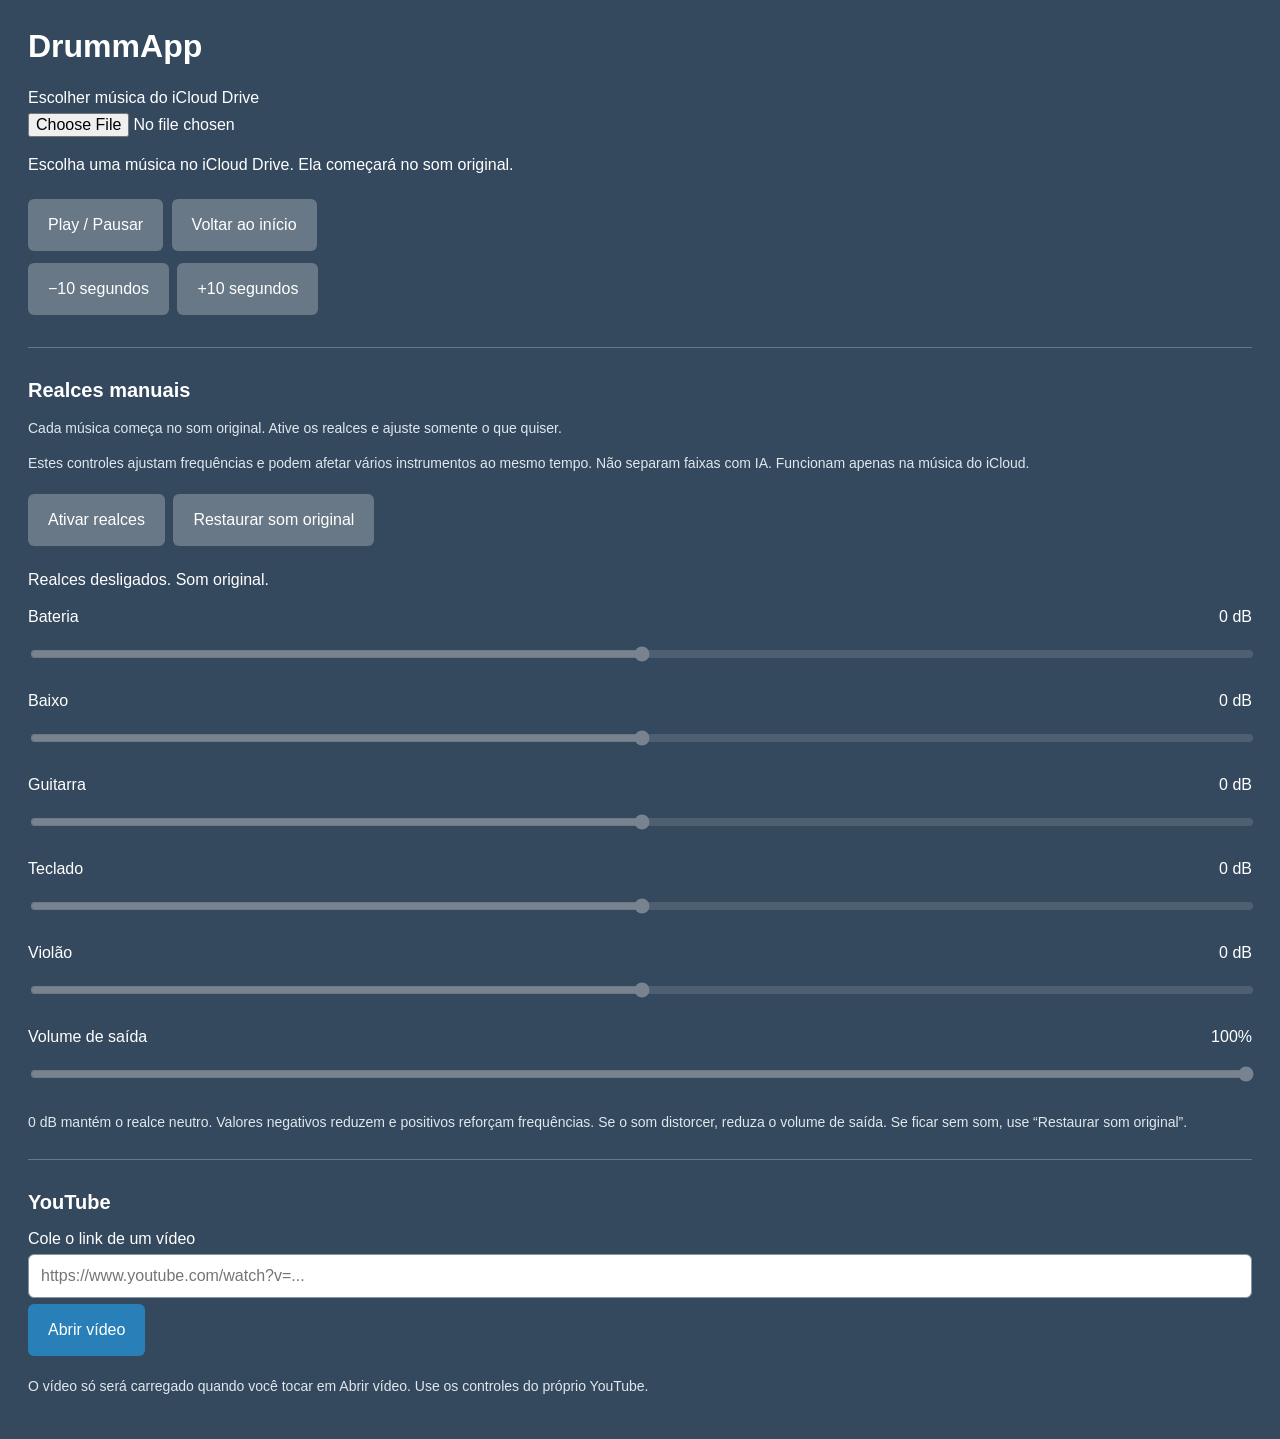
==== index.html @ c29897c8 "Add files via upload" ====
<!DOCTYPE html>
<html lang="pt-br">
<head>
<meta charset="UTF-8">
<meta name="viewport" content="width=device-width, initial-scale=1">
<meta name="apple-mobile-web-app-capable" content="yes">
<meta name="apple-mobile-web-app-title" content="DrummApp">
<meta name="apple-mobile-web-app-status-bar-style" content="black">
<title>DrummApp</title>
<style>
* { box-sizing: border-box; }
html { min-height: 100%; background: #34495e; }
body { margin: 0; padding: 0; min-height: 100%; background: #34495e; color: #fff; font-family: Arial, sans-serif; -webkit-text-size-adjust: 100%; }
main { width: 100%; min-height: 100vh; margin: 0; padding: 22px; background: #34495e; }
h1 { margin: 0 0 24px; font-size: 28px; }
h2 { font-size: 20px; }
label { display: block; margin: 14px 0 6px; }
input { max-width: 100%; font-size: 16px; }
input[type="range"] { width: 100%; min-height: 40px; }
input[type="text"] { width: 100%; padding: 12px; border: 1px solid #8294a5; border-radius: 6px; }
button { min-height: 48px; padding: 12px; margin: 6px 4px 6px 0; border: 0; border-radius: 6px; background: #2980b9; color: white; font-size: 16px; }
button:disabled { background: #687887; }
input:disabled { opacity: 0.45; }
audio { display: block; width: 100%; margin: 20px 0; }
p { line-height: 1.5; word-wrap: break-word; }
.note { font-size: 14px; color: #e0e7ed; }
section { margin-top: 26px; padding-top: 14px; border-top: 1px solid #647789; }
.value { float: right; }
#youtube-player iframe { width: 100%; height: 240px; border: 0; margin-top: 16px; }
#youtube-actions { display: none; }
a { color: white; }
@media (min-width: 768px) {
    main { padding: 28px; }
    h1 { font-size: 32px; }
    button { min-height: 52px; padding: 14px 20px; }
    #youtube-player iframe { height: 360px; }
}
</style>
<link rel="apple-touch-icon" href="apple-touch-icon.png?v=1">
<link rel="icon" type="image/png" href="apple-touch-icon.png?v=1">
</head>
<body>
<main>
<h1>DrummApp</h1>
<label for="file">Escolher música do iCloud Drive</label>
<input id="file" type="file" accept="audio/*,.mp3,.m4a,.aac,.wav">
<p id="status" role="status" aria-live="polite">Aguardando a inicialização...</p>
<div id="player"></div>
<button id="play" type="button" disabled>Play / Pausar</button>
<button id="stop" type="button" disabled>Voltar ao início</button>
<div>
<button id="back" type="button" disabled>−10 segundos</button>
<button id="forward" type="button" disabled>+10 segundos</button>
</div>
<section>
<h2>Realces manuais</h2>
<p class="note">Cada música começa no som original. Ative os realces e ajuste somente o que quiser.</p>
<p class="note">Estes controles ajustam frequências e podem afetar vários instrumentos ao mesmo tempo. Não separam faixas com IA. Funcionam apenas na música do iCloud.</p>
<button id="activate" type="button" disabled>Ativar realces</button>
<button id="restore" type="button" disabled>Restaurar som original</button>
<p id="eq-status" role="status" aria-live="polite">Realces desligados.</p>
<div id="eq-controls"></div>
<label for="output">Volume de saída <span id="output-value" class="value">100%</span></label>
<input id="output" type="range" min="0" max="100" step="1" value="100" disabled>
<p class="note">0 dB mantém o realce neutro. Valores negativos reduzem e positivos reforçam frequências. Se o som distorcer, reduza o volume de saída. Se ficar sem som, use “Restaurar som original”.</p>
</section>
<section>
<h2>YouTube</h2>
<label for="youtube-url">Cole o link de um vídeo</label>
<input id="youtube-url" type="text" placeholder="https://www.youtube.com/watch?v=..." autocapitalize="off" autocorrect="off" spellcheck="false">
<button id="youtube-open" type="button">Abrir vídeo</button>
<p id="youtube-status" class="note" role="status">O vídeo só será carregado quando você tocar em Abrir vídeo. Use os controles do próprio YouTube.</p>
<div id="youtube-player"></div>
<div id="youtube-actions">
<p><a id="youtube-link" target="_blank" rel="noopener noreferrer">Abrir no YouTube</a></p>
<button id="youtube-close" type="button">Fechar vídeo</button>
</div>
</section>
<noscript>Ative o JavaScript no Safari para usar o player.</noscript>
</main>
<script>
(function () {
    'use strict';
    function el(id) { return document.getElementById(id); }
    var input = el('file'), box = el('player'), status = el('status');
    var audio = null, objectURL = null, fileName = '', timer = null;
    var ctx = null, source = null, outputNode = null, nodes = [];
    var eqOn = false;
    var urls = window.URL;
    if (!urls || !urls.createObjectURL) { urls = window.webkitURL; }

    // Perfis aproximados de equalização; não isolam instrumentos.
    var profiles = [
        { id: 'drums', name: 'Bateria', bands: [[80, 1, 0.4], [220, 1, 0.3], [4500, 0.8, 0.6]] },
        { id: 'bass', name: 'Baixo', bands: [[110, 0.8, 1]] },
        { id: 'guitar', name: 'Guitarra', bands: [[1600, 0.8, 1]] },
        { id: 'keys', name: 'Teclado', bands: [[700, 0.6, 1]] },
        { id: 'acoustic', name: 'Violão', bands: [[250, 0.9, 0.4], [2800, 0.8, 0.7]] }
    ];
    var i, markup = '';
    for (i = 0; i < profiles.length; i++) {
        markup += '<label for="eq-' + profiles[i].id + '">' + profiles[i].name +
            '<span class="value" id="value-' + profiles[i].id + '">0 dB</span></label>' +
            '<input type="range" id="eq-' + profiles[i].id +
            '" min="-6" max="6" step="0.5" value="0" disabled>';
    }
    el('eq-controls').innerHTML = markup;

    function say(text) { status.textContent = text; }
    function clearTimer() { window.clearTimeout(timer); timer = null; }
    function buttons(enabled) {
        var ids = ['play', 'stop', 'back', 'forward'];
        for (var j = 0; j < ids.length; j++) { el(ids[j]).disabled = !enabled; }
        el('activate').disabled = !enabled || eqOn;
        el('restore').disabled = !enabled || !eqOn;
    }
    function resetEQ() {
        eqOn = false;
        for (var j = 0; j < profiles.length; j++) {
            el('eq-' + profiles[j].id).value = 0;
            el('eq-' + profiles[j].id).disabled = true;
            el('value-' + profiles[j].id).textContent = '0 dB';
        }
        el('output').value = 100;
        el('output').disabled = true;
        el('output-value').textContent = '100%';
        el('eq-status').textContent = 'Realces desligados. Som original.';
    }
    function disconnectEQ() {
        if (source) { try { source.disconnect(); } catch (ignoreSource) {} }
        for (var j = 0; j < nodes.length; j++) {
            try { nodes[j].node.disconnect(); } catch (ignoreFilter) {}
        }
        if (outputNode) { try { outputNode.disconnect(); } catch (ignoreOutput) {} }
        source = null; outputNode = null; nodes = [];
    }
    function closeYouTube() {
        el('youtube-player').innerHTML = '';
        el('youtube-actions').style.display = 'none';
        el('youtube-status').textContent = 'Cole um link e toque em Abrir vídeo.';
    }
    function removePlayer() {
        clearTimer();
        var old = audio;
        audio = null;
        if (old) {
            try { old.pause(); old.removeAttribute('src'); old.load(); } catch (ignoreAudio) {}
        }
        disconnectEQ();
        box.innerHTML = '';
    }
    function resumeEffects(player) {
        if (!eqOn || !ctx || !ctx.resume) { return; }
        var result = ctx.resume();
        if (result && result.then) {
            result.then(function () {}, function () {
                if (audio === player && eqOn) {
                    el('eq-status').textContent = 'O Safari bloqueou os efeitos. Use Restaurar som original.';
                }
            });
        }
    }
    function buildPlayer(position) {
        var player = document.createElement('audio');
        audio = player;
        player.controls = true;
        player.preload = 'none';
        player.setAttribute('aria-label', 'Player da música');
        var pending = position || 0;
        var on = function (event, action) {
            player.addEventListener(event, function () {
                if (audio === player) { action(); }
            });
        };
        var restorePosition = function () {
            if (pending > 0) {
                try {
                    var target = pending;
                    if (isFinite(player.duration)) { target = Math.min(target, player.duration); }
                    player.currentTime = target;
                    pending = 0;
                } catch (ignoreSeek) {}
            }
        };
        on('loadedmetadata', restorePosition);
        on('canplay', restorePosition);
        on('play', function () {
            if (el('youtube-player').firstChild) { closeYouTube(); }
            try { resumeEffects(player); } catch (ignoreResume) {}
        });
        on('playing', function () { clearTimer(); say('Reproduzindo: ' + fileName); });
        on('pause', function () {
            clearTimer();
            if (!player.ended && !player.error) { say('Pausado. Toque em Play para continuar.'); }
        });
        on('waiting', function () { say('Aguardando o áudio carregar...'); });
        on('ended', function () { clearTimer(); say('Fim da música. Toque em Play para recomeçar.'); });
        on('error', function () {
            clearTimer();
            var code = player.error ? player.error.code : 0;
            say('Falha ao reproduzir (código ' + code + '). Selecione a música novamente pelo iCloud.');
            input.value = '';
        });
        player.src = objectURL;
        box.appendChild(player);
        player.load();
        buttons(true);
    }
    function playAudio() {
        if (!audio) { return; }
        var player = audio;
        clearTimer();
        if (el('youtube-player').firstChild) { closeYouTube(); }
        say('Iniciando a reprodução...');
        timer = window.setTimeout(function () {
            if (audio === player && !player.error) {
                say('Toque no Play do player acima. Se os efeitos estiverem sem som, use Restaurar som original.');
            }
        }, 20000);
        try {
            if (player.ended) { player.currentTime = 0; }
            resumeEffects(player);
            var result = player.play();
            if (result && result.then) {
                result.then(function () {}, function () {
                    if (audio === player) { clearTimer(); say('Toque no Play do player acima para iniciar.'); }
                });
            }
        } catch (error) { clearTimer(); say('Toque no Play do player acima para iniciar.'); }
    }
    function restoreOriginal() {
        if (!audio) { return; }
        var position = audio.currentTime || 0;
        removePlayer();
        resetEQ();
        buildPlayer(position);
        say('Som original restaurado. Toque em Play para continuar.');
    }
    function updateEQ() {
        if (!eqOn) { return; }
        var j, value;
        for (j = 0; j < profiles.length; j++) {
            value = parseFloat(el('eq-' + profiles[j].id).value);
            el('value-' + profiles[j].id).textContent = (value > 0 ? '+' : '') + value + ' dB';
        }
        for (j = 0; j < nodes.length; j++) {
            value = parseFloat(el('eq-' + nodes[j].id).value);
            nodes[j].node.gain.value = value * nodes[j].weight;
        }
        outputNode.gain.value = parseFloat(el('output').value) / 100;
        el('output-value').textContent = el('output').value + '%';
    }
    function activateEQ() {
        if (!audio || eqOn) { return; }
        var player = audio, wasPlaying = !player.paused && !player.ended;
        try {
            var Context = window.AudioContext || window.webkitAudioContext;
            if (!Context) { throw new Error('Efeitos indisponíveis'); }
            if (!ctx) { ctx = new Context(); }
            player.pause();
            outputNode = ctx.createGain();
            outputNode.gain.value = 1;
            outputNode.connect(ctx.destination);
            var previous = null, j, k, band, filter;
            for (j = 0; j < profiles.length; j++) {
                for (k = 0; k < profiles[j].bands.length; k++) {
                    band = profiles[j].bands[k];
                    filter = ctx.createBiquadFilter();
                    filter.type = 'peaking';
                    filter.frequency.value = band[0];
                    filter.Q.value = band[1];
                    filter.gain.value = 0;
                    nodes.push({ node: filter, id: profiles[j].id, weight: band[2] });
                    if (previous) { previous.connect(filter); }
                    previous = filter;
                }
            }
            previous.connect(outputNode);
            source = ctx.createMediaElementSource(player);
            source.connect(nodes[0].node);
            eqOn = true;
            resumeEffects(player);
            // Pulso silencioso para desbloquear o contexto no toque.
            var silent = ctx.createBufferSource();
            silent.buffer = ctx.createBuffer(1, 1, ctx.sampleRate || 44100);
            silent.connect(ctx.destination);
            silent.onended = function () { silent.disconnect(); };
            silent.start(0);
            for (j = 0; j < profiles.length; j++) { el('eq-' + profiles[j].id).disabled = false; }
            el('output').disabled = false;
            buttons(true);
            el('eq-status').textContent = 'Realces ativados em zero. Ajuste os controles manualmente.';
            if (wasPlaying) { playAudio(); }
        } catch (error) {
            restoreOriginal();
            el('eq-status').textContent = 'Não foi possível ativar os efeitos. O player voltou ao som original.';
        }
    }
    input.addEventListener('change', function () {
        var file = input.files && input.files[0];
        if (!file) { say('Selecione novamente o arquivo no iCloud.'); return; }
        if (!file.size) { say('O arquivo está indisponível. Abra-o no iCloud e aguarde baixar.'); input.value = ''; return; }
        removePlayer();
        resetEQ();
        buttons(false);
        if (objectURL) { urls.revokeObjectURL(objectURL); objectURL = null; }
        try {
            if (!urls || !urls.createObjectURL) { throw new Error('Arquivo não suportado'); }
            fileName = file.name || 'Música';
            objectURL = urls.createObjectURL(file);
            buildPlayer(0);
            say('Arquivo selecionado: ' + fileName + '. Toque em Play.');
        } catch (error) {
            removePlayer(); buttons(false); input.value = '';
            if (objectURL) { urls.revokeObjectURL(objectURL); objectURL = null; }
            say('Não foi possível abrir o arquivo. Selecione novamente pelo iCloud.');
        }
    });
    el('play').addEventListener('click', function () {
        if (!audio) { return; }
        if (!audio.paused && !audio.ended) { audio.pause(); } else { playAudio(); }
    });
    el('stop').addEventListener('click', function () {
        if (!audio) { return; }
        audio.pause(); clearTimer();
        try { audio.currentTime = 0; say('No início da música. Toque em Play.'); }
        catch (error) { say('Inicie a reprodução antes de voltar ao início.'); }
    });
    function jump(seconds) {
        if (!audio) { return; }
        if (audio.readyState < 1) { say('Inicie a reprodução antes de avançar ou voltar.'); return; }
        try {
            var target = Math.max(0, (audio.currentTime || 0) + seconds);
            if (isFinite(audio.duration)) { target = Math.min(target, audio.duration); }
            audio.currentTime = target;
        } catch (error) { say('Aguarde o áudio carregar e tente novamente.'); }
    }
    el('back').addEventListener('click', function () { jump(-10); });
    el('forward').addEventListener('click', function () { jump(10); });
    el('activate').addEventListener('click', activateEQ);
    el('restore').addEventListener('click', restoreOriginal);
    for (i = 0; i < profiles.length; i++) {
        el('eq-' + profiles[i].id).addEventListener('input', updateEQ);
        el('eq-' + profiles[i].id).addEventListener('change', updateEQ);
    }
    el('output').addEventListener('input', updateEQ);
    el('output').addEventListener('change', updateEQ);
    function youtubeID(text) {
        var raw = text.replace(/^\s+|\s+$/g, '');
        if (!raw) { return null; }
        if (!/^https?:\/\//i.test(raw)) { raw = 'https://' + raw; }
        var link = document.createElement('a');
        link.href = raw;
        var host = link.hostname.toLowerCase(), id = '', match;
        if (host === 'youtu.be') { id = link.pathname.split('/')[1]; }
        else if (/^(www\.|m\.|music\.)?youtube\.com$/.test(host)) {
            match = link.search.match(/[?&]v=([A-Za-z0-9_-]{11})(?:&|$)/);
            if (!match) { match = link.pathname.match(/^\/(?:shorts|embed|live)\/([A-Za-z0-9_-]{11})(?:\/|$)/); }
            if (match) { id = match[1]; }
        }
        return /^[A-Za-z0-9_-]{11}$/.test(id) ? id : null;
    }
    el('youtube-open').addEventListener('click', function () {
        var id = youtubeID(el('youtube-url').value);
        if (!id) { el('youtube-status').textContent = 'Cole um link válido de vídeo do YouTube.'; return; }
        if (audio) { audio.pause(); clearTimer(); }
        closeYouTube();
        var frame = document.createElement('iframe');
        frame.title = 'Vídeo do YouTube';
        frame.setAttribute('allowfullscreen', '');
        frame.setAttribute('allow', 'encrypted-media; fullscreen');
        frame.src = 'https://www.youtube.com/embed/' + id + '?playsinline=1&autoplay=0';
        el('youtube-player').appendChild(frame);
        el('youtube-link').href = 'https://www.youtube.com/watch?v=' + id;
        el('youtube-actions').style.display = 'block';
        el('youtube-status').textContent = 'Toque no Play do vídeo. Se não funcionar neste iPad, tente Abrir no YouTube. Os realces não se aplicam ao YouTube.';
    });
    el('youtube-close').addEventListener('click', closeYouTube);
    resetEQ(); buttons(false);
    say('Escolha uma música no iCloud Drive. Ela começará no som original.');
}());
</script>
</body>
</html>
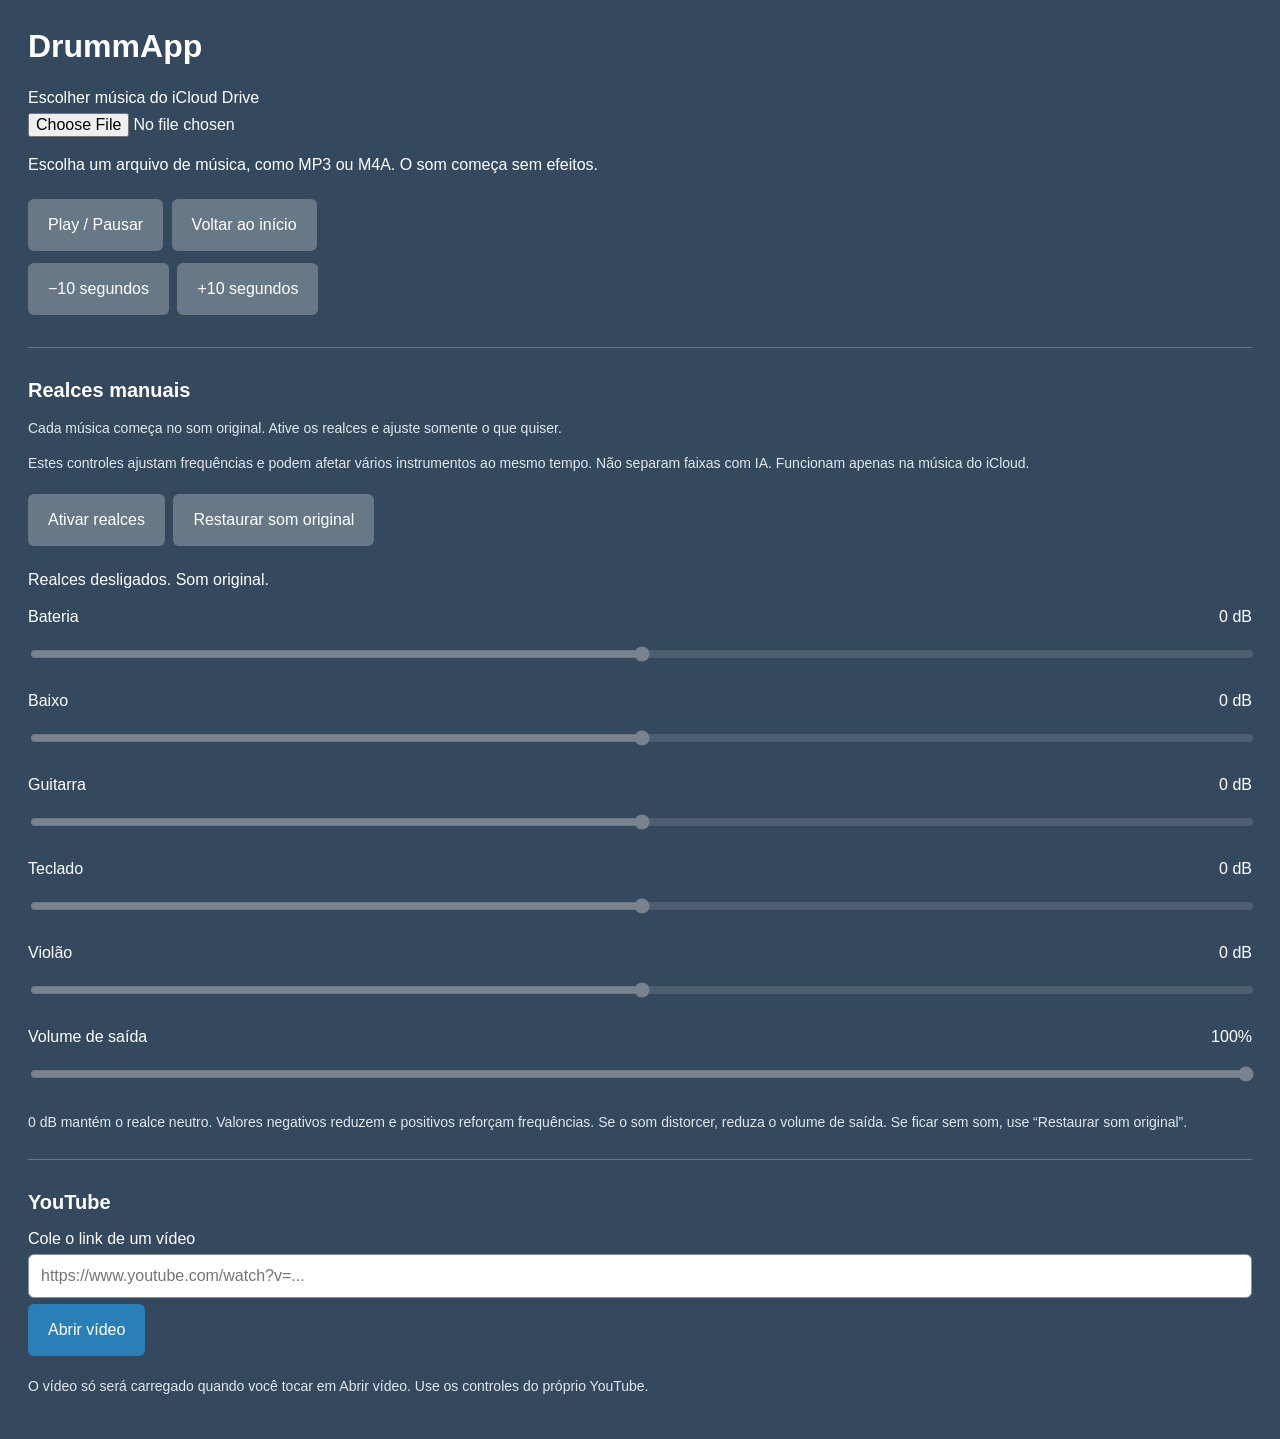
==== commit 8d33d59a: "Update index.html" ====
--- a/index.html
+++ b/index.html
@@ -7,6 +7,7 @@
 <meta name="apple-mobile-web-app-title" content="DrummApp">
 <meta name="apple-mobile-web-app-status-bar-style" content="black">
 <title>DrummApp</title>
+<!-- Teste de importacao 8: seletor sem filtro; modo aplicativo mantido. -->
 <style>
 * { box-sizing: border-box; }
 html { min-height: 100%; background: #34495e; }
@@ -36,14 +37,15 @@
     #youtube-player iframe { height: 360px; }
 }
 </style>
-<link rel="apple-touch-icon" href="apple-touch-icon.png?v=1">
-<link rel="icon" type="image/png" href="apple-touch-icon.png?v=1">
+<link rel="apple-touch-icon" sizes="152x152" href="./drummapp-ipad-152-v2.png">
+<link rel="apple-touch-icon" sizes="180x180" href="./drummapp-iphone-180-v2.png">
+<link rel="icon" type="image/png" href="./drummapp-ipad-152-v2.png">
 </head>
 <body>
 <main>
 <h1>DrummApp</h1>
 <label for="file">Escolher música do iCloud Drive</label>
-<input id="file" type="file" accept="audio/*,.mp3,.m4a,.aac,.wav">
+<input id="file" type="file">
 <p id="status" role="status" aria-live="polite">Aguardando a inicialização...</p>
 <div id="player"></div>
 <button id="play" type="button" disabled>Play / Pausar</button>
@@ -299,6 +301,12 @@
     input.addEventListener('change', function () {
         var file = input.files && input.files[0];
         if (!file) { say('Selecione novamente o arquivo no iCloud.'); return; }
+        var isAudio = /^audio\//i.test(file.type || '') || /\.(mp3|m4a|aac|wav|aif|aiff|mp4|ogg|flac)$/i.test(file.name || '');
+        if (!isAudio) {
+            say('Escolha um arquivo de música, como MP3 ou M4A. Fotos e documentos não podem ser reproduzidos.');
+            input.value = '';
+            return;
+        }
         if (!file.size) { say('O arquivo está indisponível. Abra-o no iCloud e aguarde baixar.'); input.value = ''; return; }
         removePlayer();
         resetEQ();
@@ -377,7 +385,7 @@
     });
     el('youtube-close').addEventListener('click', closeYouTube);
     resetEQ(); buttons(false);
-    say('Escolha uma música no iCloud Drive. Ela começará no som original.');
+    say('Escolha um arquivo de música, como MP3 ou M4A. O som começa sem efeitos.');
 }());
 </script>
 </body>
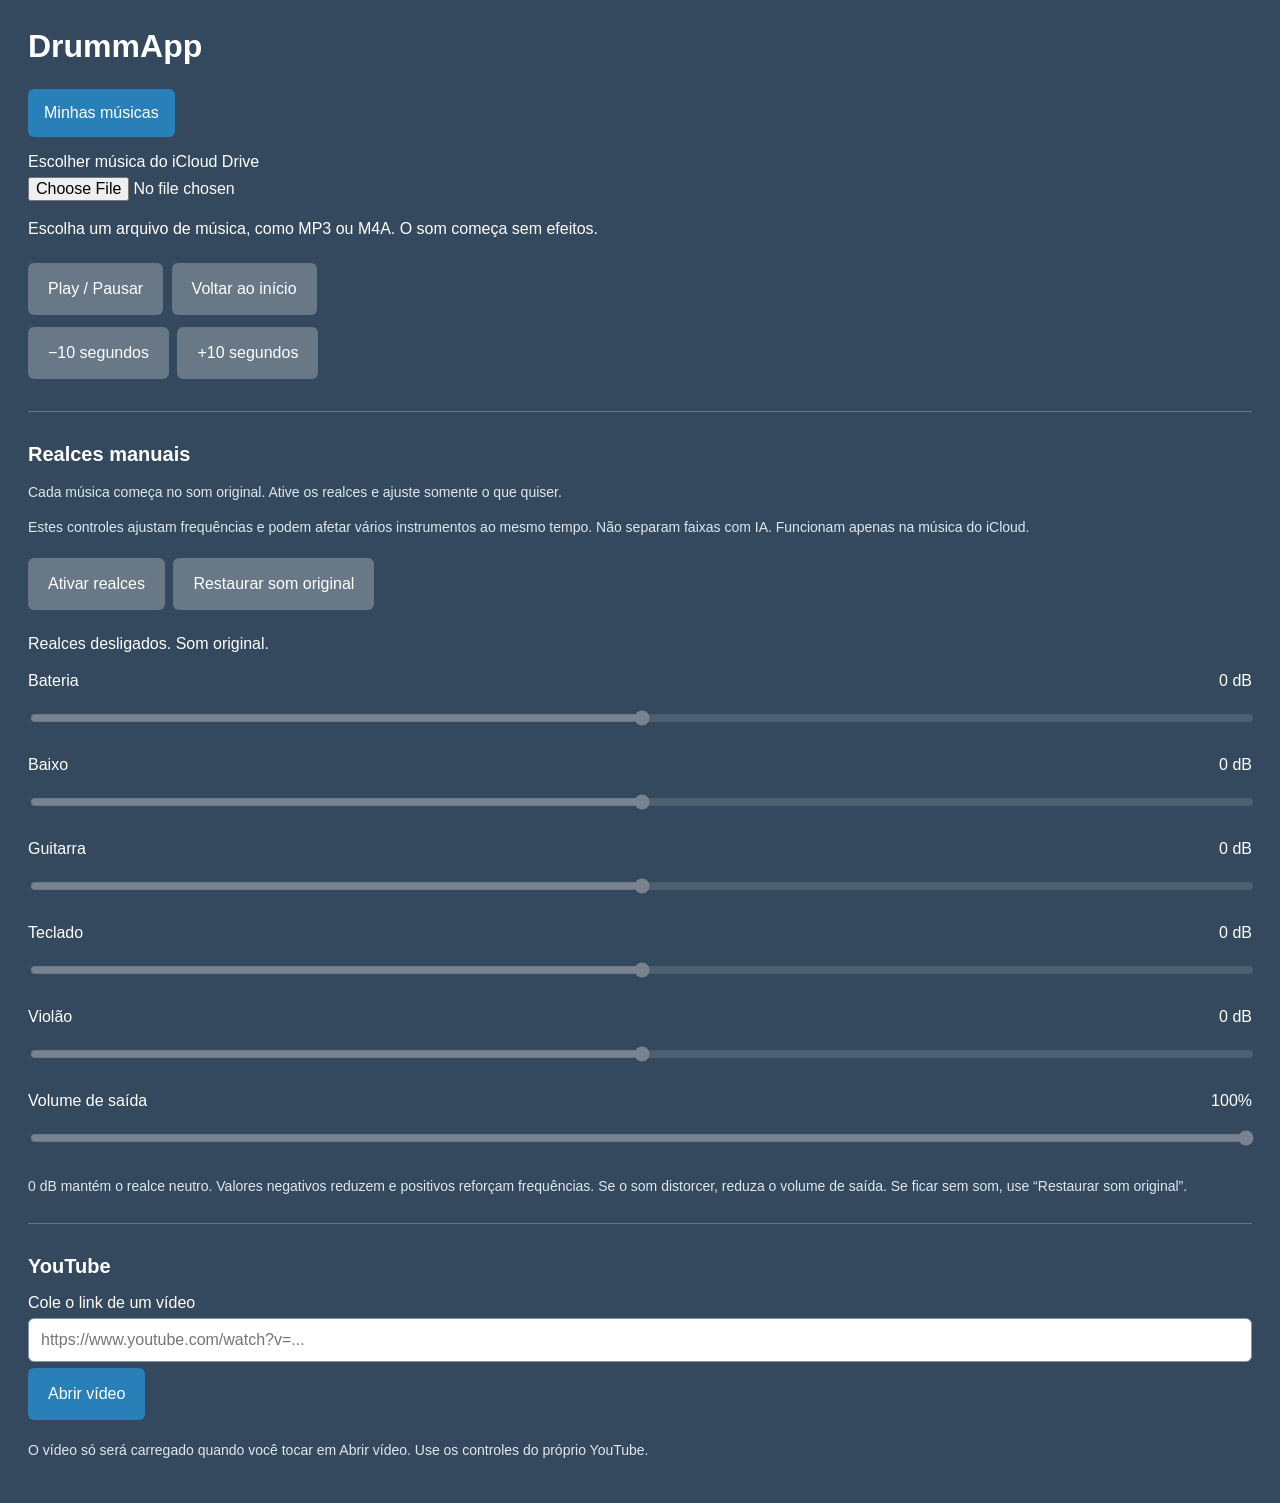
==== commit 6f79c3ee: "Update index.html" ====
--- a/index.html
+++ b/index.html
@@ -44,6 +44,21 @@
 <body>
 <main>
 <h1>DrummApp</h1>
+    <p>
+    <a
+        href="library.html"
+        style="
+            display:inline-block;
+            padding:12px 16px;
+            border-radius:6px;
+            background:#2980b9;
+            color:white;
+            text-decoration:none;
+        "
+    >
+        Minhas músicas
+    </a>
+</p>
 <label for="file">Escolher música do iCloud Drive</label>
 <input id="file" type="file">
 <p id="status" role="status" aria-live="polite">Aguardando a inicialização...</p>
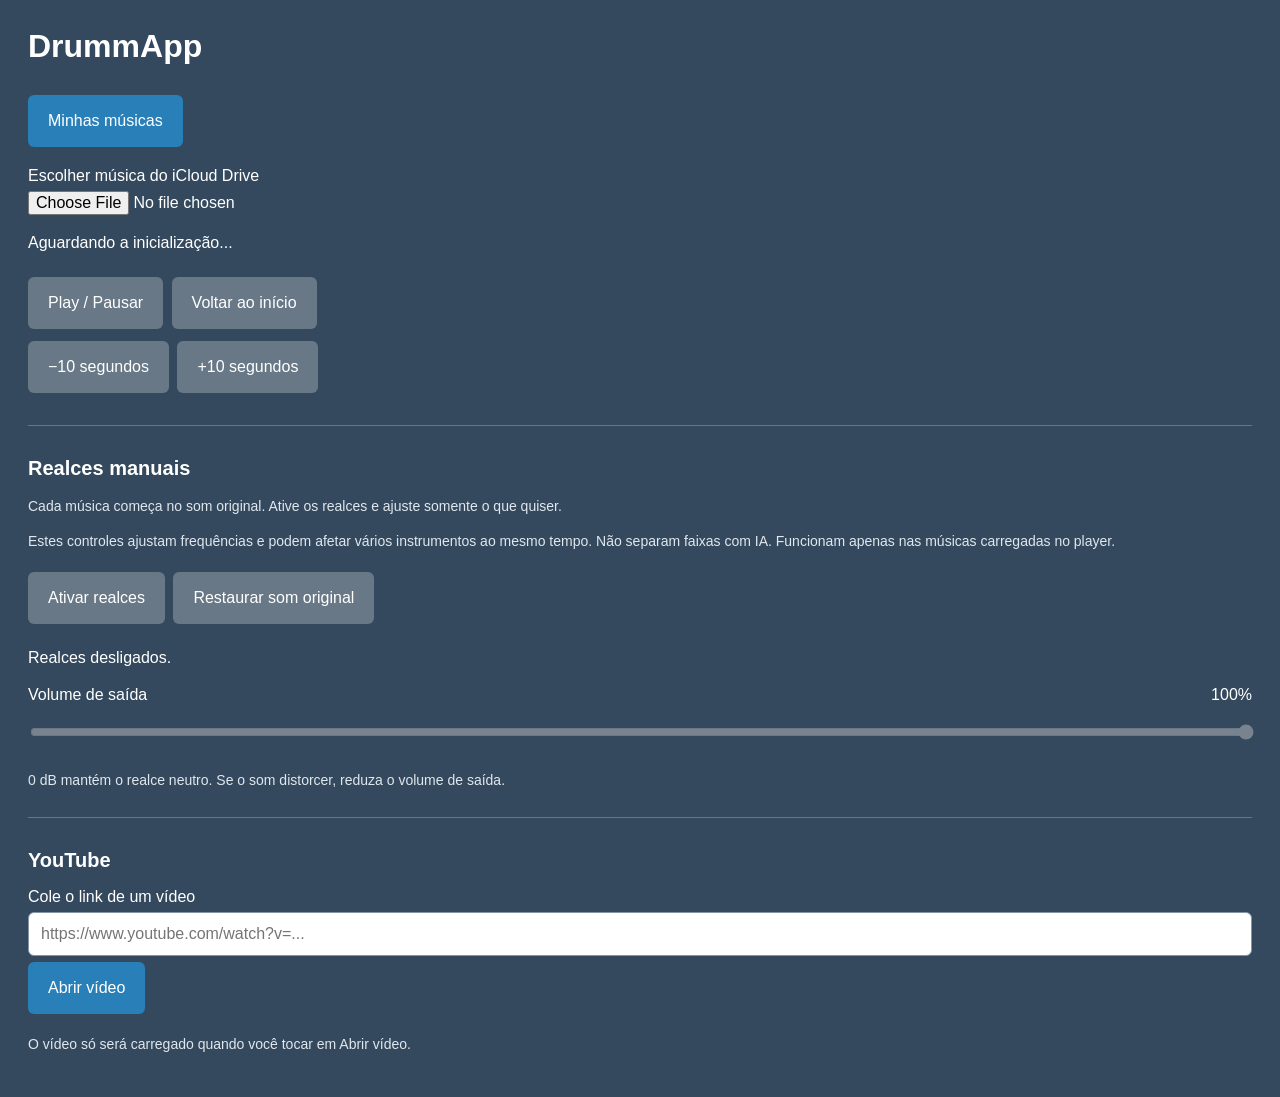
==== commit 187ae657: "Update index.html" ====
--- a/index.html
+++ b/index.html
@@ -1,407 +1,1050 @@
-<!DOCTYPE html>
-<html lang="pt-br">
+<!doctype html>
+<html lang="pt-BR">
 <head>
-<meta charset="UTF-8">
-<meta name="viewport" content="width=device-width, initial-scale=1">
+<meta charset="utf-8">
+<meta name="viewport" content="width=device-width,initial-scale=1">
 <meta name="apple-mobile-web-app-capable" content="yes">
 <meta name="apple-mobile-web-app-title" content="DrummApp">
 <meta name="apple-mobile-web-app-status-bar-style" content="black">
+
 <title>DrummApp</title>
-<!-- Teste de importacao 8: seletor sem filtro; modo aplicativo mantido. -->
+
+<link rel="apple-touch-icon" sizes="152x152"
+      href="./drummapp-ipad-152-v2.png">
+<link rel="apple-touch-icon" sizes="180x180"
+      href="./drummapp-iphone-180-v2.png">
+<link rel="icon" type="image/png"
+      href="./drummapp-ipad-152-v2.png">
+
 <style>
-* { box-sizing: border-box; }
-html { min-height: 100%; background: #34495e; }
-body { margin: 0; padding: 0; min-height: 100%; background: #34495e; color: #fff; font-family: Arial, sans-serif; -webkit-text-size-adjust: 100%; }
-main { width: 100%; min-height: 100vh; margin: 0; padding: 22px; background: #34495e; }
-h1 { margin: 0 0 24px; font-size: 28px; }
-h2 { font-size: 20px; }
-label { display: block; margin: 14px 0 6px; }
-input { max-width: 100%; font-size: 16px; }
-input[type="range"] { width: 100%; min-height: 40px; }
-input[type="text"] { width: 100%; padding: 12px; border: 1px solid #8294a5; border-radius: 6px; }
-button { min-height: 48px; padding: 12px; margin: 6px 4px 6px 0; border: 0; border-radius: 6px; background: #2980b9; color: white; font-size: 16px; }
-button:disabled { background: #687887; }
-input:disabled { opacity: 0.45; }
-audio { display: block; width: 100%; margin: 20px 0; }
-p { line-height: 1.5; word-wrap: break-word; }
-.note { font-size: 14px; color: #e0e7ed; }
-section { margin-top: 26px; padding-top: 14px; border-top: 1px solid #647789; }
-.value { float: right; }
-#youtube-player iframe { width: 100%; height: 240px; border: 0; margin-top: 16px; }
-#youtube-actions { display: none; }
-a { color: white; }
-@media (min-width: 768px) {
-    main { padding: 28px; }
-    h1 { font-size: 32px; }
-    button { min-height: 52px; padding: 14px 20px; }
-    #youtube-player iframe { height: 360px; }
+*{box-sizing:border-box}
+html,body{
+    margin:0;
+    min-height:100%;
+    background:#34495e;
+    color:#fff;
+    font-family:Arial,sans-serif;
+    -webkit-text-size-adjust:100%
+}
+main{
+    width:100%;
+    min-height:100vh;
+    padding:22px;
+    background:#34495e
+}
+h1{margin:0 0 24px;font-size:28px}
+h2{font-size:20px}
+label{display:block;margin:14px 0 6px}
+input{max-width:100%;font-size:16px}
+input[type=range]{width:100%;min-height:40px}
+input[type=text]{
+    width:100%;
+    padding:12px;
+    border:1px solid #8294a5;
+    border-radius:6px
+}
+button{
+    min-height:48px;
+    padding:12px;
+    margin:6px 4px 6px 0;
+    border:0;
+    border-radius:6px;
+    background:#2980b9;
+    color:white;
+    font-size:16px
+}
+button:disabled{background:#687887}
+input:disabled{opacity:.45}
+audio{
+    display:block;
+    width:100%;
+    margin:20px 0
+}
+p{
+    line-height:1.5;
+    word-wrap:break-word
+}
+.note{
+    font-size:14px;
+    color:#e0e7ed
+}
+section{
+    margin-top:26px;
+    padding-top:14px;
+    border-top:1px solid #647789
+}
+.value{float:right}
+#library-list{
+    margin-top:10px
+}
+#library-list button{
+    display:block;
+    width:100%;
+    text-align:left;
+    margin:8px 0;
+    background:#21618c
+}
+#youtube-player iframe{
+    width:100%;
+    height:240px;
+    border:0;
+    margin-top:16px
+}
+#youtube-actions{display:none}
+a{color:white}
+@media(min-width:768px){
+    main{padding:28px}
+    h1{font-size:32px}
+    button{
+        min-height:52px;
+        padding:14px 20px
+    }
+    #youtube-player iframe{height:360px}
 }
 </style>
-<link rel="apple-touch-icon" sizes="152x152" href="./drummapp-ipad-152-v2.png">
-<link rel="apple-touch-icon" sizes="180x180" href="./drummapp-iphone-180-v2.png">
-<link rel="icon" type="image/png" href="./drummapp-ipad-152-v2.png">
 </head>
+
 <body>
 <main>
+
 <h1>DrummApp</h1>
-    <p>
-    <a
-        href="library.html"
-        style="
-            display:inline-block;
-            padding:12px 16px;
-            border-radius:6px;
-            background:#2980b9;
-            color:white;
-            text-decoration:none;
-        "
-    >
-        Minhas músicas
-    </a>
+
+<button id="library-load" type="button">
+    Minhas músicas
+</button>
+
+<div id="library-list"></div>
+
+<label for="file">Escolher música do iCloud Drive</label>
+
+<input id="file" type="file">
+
+<p id="status" role="status" aria-live="polite">
+    Aguardando a inicialização...
 </p>
-<label for="file">Escolher música do iCloud Drive</label>
-<input id="file" type="file">
-<p id="status" role="status" aria-live="polite">Aguardando a inicialização...</p>
+
 <div id="player"></div>
-<button id="play" type="button" disabled>Play / Pausar</button>
-<button id="stop" type="button" disabled>Voltar ao início</button>
+
+<button id="play" type="button" disabled>
+    Play / Pausar
+</button>
+
+<button id="stop" type="button" disabled>
+    Voltar ao início
+</button>
+
 <div>
-<button id="back" type="button" disabled>−10 segundos</button>
-<button id="forward" type="button" disabled>+10 segundos</button>
+    <button id="back" type="button" disabled>
+        −10 segundos
+    </button>
+
+    <button id="forward" type="button" disabled>
+        +10 segundos
+    </button>
 </div>
+
 <section>
 <h2>Realces manuais</h2>
-<p class="note">Cada música começa no som original. Ative os realces e ajuste somente o que quiser.</p>
-<p class="note">Estes controles ajustam frequências e podem afetar vários instrumentos ao mesmo tempo. Não separam faixas com IA. Funcionam apenas na música do iCloud.</p>
-<button id="activate" type="button" disabled>Ativar realces</button>
-<button id="restore" type="button" disabled>Restaurar som original</button>
-<p id="eq-status" role="status" aria-live="polite">Realces desligados.</p>
+
+<p class="note">
+    Cada música começa no som original.
+    Ative os realces e ajuste somente o que quiser.
+</p>
+
+<p class="note">
+    Estes controles ajustam frequências e podem afetar vários
+    instrumentos ao mesmo tempo. Não separam faixas com IA.
+    Funcionam apenas nas músicas carregadas no player.
+</p>
+
+<button id="activate" type="button" disabled>
+    Ativar realces
+</button>
+
+<button id="restore" type="button" disabled>
+    Restaurar som original
+</button>
+
+<p id="eq-status" role="status" aria-live="polite">
+    Realces desligados.
+</p>
+
 <div id="eq-controls"></div>
-<label for="output">Volume de saída <span id="output-value" class="value">100%</span></label>
-<input id="output" type="range" min="0" max="100" step="1" value="100" disabled>
-<p class="note">0 dB mantém o realce neutro. Valores negativos reduzem e positivos reforçam frequências. Se o som distorcer, reduza o volume de saída. Se ficar sem som, use “Restaurar som original”.</p>
+
+<label for="output">
+    Volume de saída
+    <span id="output-value" class="value">100%</span>
+</label>
+
+<input
+    id="output"
+    type="range"
+    min="0"
+    max="100"
+    step="1"
+    value="100"
+    disabled
+>
+
+<p class="note">
+    0 dB mantém o realce neutro.
+    Se o som distorcer, reduza o volume de saída.
+</p>
 </section>
+
 <section>
 <h2>YouTube</h2>
-<label for="youtube-url">Cole o link de um vídeo</label>
-<input id="youtube-url" type="text" placeholder="https://www.youtube.com/watch?v=..." autocapitalize="off" autocorrect="off" spellcheck="false">
-<button id="youtube-open" type="button">Abrir vídeo</button>
-<p id="youtube-status" class="note" role="status">O vídeo só será carregado quando você tocar em Abrir vídeo. Use os controles do próprio YouTube.</p>
+
+<label for="youtube-url">
+    Cole o link de um vídeo
+</label>
+
+<input
+    id="youtube-url"
+    type="text"
+    placeholder="https://www.youtube.com/watch?v=..."
+    autocapitalize="off"
+    autocorrect="off"
+    spellcheck="false"
+>
+
+<button id="youtube-open" type="button">
+    Abrir vídeo
+</button>
+
+<p id="youtube-status" class="note" role="status">
+    O vídeo só será carregado quando você tocar em Abrir vídeo.
+</p>
+
 <div id="youtube-player"></div>
+
 <div id="youtube-actions">
-<p><a id="youtube-link" target="_blank" rel="noopener noreferrer">Abrir no YouTube</a></p>
-<button id="youtube-close" type="button">Fechar vídeo</button>
+    <p>
+        <a
+            id="youtube-link"
+            target="_blank"
+            rel="noopener noreferrer"
+        >
+            Abrir no YouTube
+        </a>
+    </p>
+
+    <button id="youtube-close" type="button">
+        Fechar vídeo
+    </button>
 </div>
 </section>
-<noscript>Ative o JavaScript no Safari para usar o player.</noscript>
+
+<noscript>
+    Ative o JavaScript no Safari para usar o player.
+</noscript>
+
 </main>
+
+<script src="config.js"></script>
+
 <script>
-(function () {
-    'use strict';
-    function el(id) { return document.getElementById(id); }
-    var input = el('file'), box = el('player'), status = el('status');
-    var audio = null, objectURL = null, fileName = '', timer = null;
-    var ctx = null, source = null, outputNode = null, nodes = [];
-    var eqOn = false;
-    var urls = window.URL;
-    if (!urls || !urls.createObjectURL) { urls = window.webkitURL; }
-
-    // Perfis aproximados de equalização; não isolam instrumentos.
-    var profiles = [
-        { id: 'drums', name: 'Bateria', bands: [[80, 1, 0.4], [220, 1, 0.3], [4500, 0.8, 0.6]] },
-        { id: 'bass', name: 'Baixo', bands: [[110, 0.8, 1]] },
-        { id: 'guitar', name: 'Guitarra', bands: [[1600, 0.8, 1]] },
-        { id: 'keys', name: 'Teclado', bands: [[700, 0.6, 1]] },
-        { id: 'acoustic', name: 'Violão', bands: [[250, 0.9, 0.4], [2800, 0.8, 0.7]] }
-    ];
-    var i, markup = '';
-    for (i = 0; i < profiles.length; i++) {
-        markup += '<label for="eq-' + profiles[i].id + '">' + profiles[i].name +
-            '<span class="value" id="value-' + profiles[i].id + '">0 dB</span></label>' +
-            '<input type="range" id="eq-' + profiles[i].id +
-            '" min="-6" max="6" step="0.5" value="0" disabled>';
-    }
-    el('eq-controls').innerHTML = markup;
-
-    function say(text) { status.textContent = text; }
-    function clearTimer() { window.clearTimeout(timer); timer = null; }
-    function buttons(enabled) {
-        var ids = ['play', 'stop', 'back', 'forward'];
-        for (var j = 0; j < ids.length; j++) { el(ids[j]).disabled = !enabled; }
-        el('activate').disabled = !enabled || eqOn;
-        el('restore').disabled = !enabled || !eqOn;
-    }
-    function resetEQ() {
-        eqOn = false;
-        for (var j = 0; j < profiles.length; j++) {
-            el('eq-' + profiles[j].id).value = 0;
-            el('eq-' + profiles[j].id).disabled = true;
-            el('value-' + profiles[j].id).textContent = '0 dB';
-        }
-        el('output').value = 100;
-        el('output').disabled = true;
-        el('output-value').textContent = '100%';
-        el('eq-status').textContent = 'Realces desligados. Som original.';
-    }
-    function disconnectEQ() {
-        if (source) { try { source.disconnect(); } catch (ignoreSource) {} }
-        for (var j = 0; j < nodes.length; j++) {
-            try { nodes[j].node.disconnect(); } catch (ignoreFilter) {}
-        }
-        if (outputNode) { try { outputNode.disconnect(); } catch (ignoreOutput) {} }
-        source = null; outputNode = null; nodes = [];
-    }
-    function closeYouTube() {
-        el('youtube-player').innerHTML = '';
-        el('youtube-actions').style.display = 'none';
-        el('youtube-status').textContent = 'Cole um link e toque em Abrir vídeo.';
-    }
-    function removePlayer() {
+(function(){
+'use strict';
+
+function el(id){
+    return document.getElementById(id);
+}
+
+var input = el('file');
+var box = el('player');
+var status = el('status');
+
+var audio = null;
+var objectURL = null;
+var currentURL = null;
+var fileName = '';
+var timer = null;
+
+var ctx = null;
+var source = null;
+var outputNode = null;
+var nodes = [];
+var eqOn = false;
+
+var urls = window.URL || window.webkitURL;
+
+var profiles = [
+    {
+        id:'drums',
+        name:'Bateria',
+        bands:[[80,1,0.4],[220,1,0.3],[4500,0.8,0.6]]
+    },
+    {
+        id:'bass',
+        name:'Baixo',
+        bands:[[110,0.8,1]]
+    },
+    {
+        id:'guitar',
+        name:'Guitarra',
+        bands:[[1600,0.8,1]]
+    },
+    {
+        id:'keys',
+        name:'Teclado',
+        bands:[[700,0.6,1]]
+    },
+    {
+        id:'acoustic',
+        name:'Violão',
+        bands:[[250,0.9,0.4],[2800,0.8,0.7]]
+    }
+];
+
+var markup = '';
+
+for(var i=0;i<profiles.length;i++){
+    markup +=
+        '<label for="eq-'+profiles[i].id+'">'+
+        profiles[i].name+
+        '<span class="value" id="value-'+
+        profiles[i].id+'">0 dB</span></label>'+
+        '<input type="range" id="eq-'+
+        profiles[i].id+
+        '" min="-6" max="6" step="0.5" value="0" disabled>';
+}
+
+el('eq-controls').innerHTML = markup;
+
+function say(text){
+    status.textContent = text;
+}
+
+function clearTimer(){
+    window.clearTimeout(timer);
+    timer = null;
+}
+
+function buttons(enabled){
+    var ids = ['play','stop','back','forward'];
+
+    for(var j=0;j<ids.length;j++){
+        el(ids[j]).disabled = !enabled;
+    }
+
+    el('activate').disabled = !enabled || eqOn;
+    el('restore').disabled = !enabled || !eqOn;
+}
+
+function resetEQ(){
+    eqOn = false;
+
+    for(var j=0;j<profiles.length;j++){
+        el('eq-'+profiles[j].id).value = 0;
+        el('eq-'+profiles[j].id).disabled = true;
+        el('value-'+profiles[j].id).textContent = '0 dB';
+    }
+
+    el('output').value = 100;
+    el('output').disabled = true;
+    el('output-value').textContent = '100%';
+    el('eq-status').textContent =
+        'Realces desligados. Som original.';
+}
+
+function disconnectEQ(){
+    if(source){
+        try{source.disconnect();}catch(ignore){}
+    }
+
+    for(var j=0;j<nodes.length;j++){
+        try{nodes[j].node.disconnect();}catch(ignore){}
+    }
+
+    if(outputNode){
+        try{outputNode.disconnect();}catch(ignore){}
+    }
+
+    source = null;
+    outputNode = null;
+    nodes = [];
+}
+
+function closeYouTube(){
+    el('youtube-player').innerHTML = '';
+    el('youtube-actions').style.display = 'none';
+    el('youtube-status').textContent =
+        'Cole um link e toque em Abrir vídeo.';
+}
+
+function removePlayer(){
+    clearTimer();
+
+    var old = audio;
+    audio = null;
+
+    if(old){
+        try{
+            old.pause();
+            old.removeAttribute('src');
+            old.load();
+        }catch(ignore){}
+    }
+
+    disconnectEQ();
+    box.innerHTML = '';
+}
+
+function resumeEffects(player){
+    if(!eqOn || !ctx || !ctx.resume){
+        return;
+    }
+
+    var result = ctx.resume();
+
+    if(result && result.then){
+        result.then(function(){},function(){
+            if(audio === player && eqOn){
+                el('eq-status').textContent =
+                    'O Safari bloqueou os efeitos. '+
+                    'Use Restaurar som original.';
+            }
+        });
+    }
+}
+
+function buildPlayer(position, sourceURL){
+    var player = document.createElement('audio');
+
+    audio = player;
+    player.controls = true;
+    player.preload = 'none';
+    player.setAttribute('aria-label','Player da música');
+
+    var pending = position || 0;
+
+    function restorePosition(){
+        if(pending > 0){
+            try{
+                var target = pending;
+
+                if(isFinite(player.duration)){
+                    target = Math.min(target,player.duration);
+                }
+
+                player.currentTime = target;
+                pending = 0;
+            }catch(ignore){}
+        }
+    }
+
+    player.addEventListener('loadedmetadata',restorePosition);
+    player.addEventListener('canplay',restorePosition);
+
+    player.addEventListener('play',function(){
+        if(el('youtube-player').firstChild){
+            closeYouTube();
+        }
+
+        resumeEffects(player);
+    });
+
+    player.addEventListener('playing',function(){
         clearTimer();
-        var old = audio;
-        audio = null;
-        if (old) {
-            try { old.pause(); old.removeAttribute('src'); old.load(); } catch (ignoreAudio) {}
-        }
-        disconnectEQ();
-        box.innerHTML = '';
-    }
-    function resumeEffects(player) {
-        if (!eqOn || !ctx || !ctx.resume) { return; }
-        var result = ctx.resume();
-        if (result && result.then) {
-            result.then(function () {}, function () {
-                if (audio === player && eqOn) {
-                    el('eq-status').textContent = 'O Safari bloqueou os efeitos. Use Restaurar som original.';
+        say('Reproduzindo: '+fileName);
+    });
+
+    player.addEventListener('pause',function(){
+        clearTimer();
+
+        if(!player.ended && !player.error){
+            say('Pausado. Toque em Play para continuar.');
+        }
+    });
+
+    player.addEventListener('waiting',function(){
+        say('Aguardando o áudio carregar...');
+    });
+
+    player.addEventListener('ended',function(){
+        clearTimer();
+        say('Fim da música. Toque em Play para recomeçar.');
+    });
+
+    player.addEventListener('error',function(){
+        clearTimer();
+        var code = player.error ? player.error.code : 0;
+
+        say(
+            'Falha ao reproduzir (código '+code+').'
+        );
+    });
+
+    player.src = sourceURL || currentURL || objectURL;
+    box.appendChild(player);
+    player.load();
+
+    buttons(true);
+}
+
+function playAudio(){
+    if(!audio){
+        return;
+    }
+
+    var player = audio;
+
+    clearTimer();
+
+    if(el('youtube-player').firstChild){
+        closeYouTube();
+    }
+
+    say('Iniciando a reprodução...');
+
+    timer = window.setTimeout(function(){
+        if(audio === player && !player.error){
+            say(
+                'Toque no Play do player acima. '+
+                'Se os efeitos estiverem sem som, '+
+                'use Restaurar som original.'
+            );
+        }
+    },20000);
+
+    try{
+        if(player.ended){
+            player.currentTime = 0;
+        }
+
+        resumeEffects(player);
+
+        var result = player.play();
+
+        if(result && result.then){
+            result.then(function(){},function(){
+                if(audio === player){
+                    clearTimer();
+                    say('Toque no Play do player acima para iniciar.');
                 }
             });
         }
-    }
-    function buildPlayer(position) {
-        var player = document.createElement('audio');
-        audio = player;
-        player.controls = true;
-        player.preload = 'none';
-        player.setAttribute('aria-label', 'Player da música');
-        var pending = position || 0;
-        var on = function (event, action) {
-            player.addEventListener(event, function () {
-                if (audio === player) { action(); }
-            });
-        };
-        var restorePosition = function () {
-            if (pending > 0) {
-                try {
-                    var target = pending;
-                    if (isFinite(player.duration)) { target = Math.min(target, player.duration); }
-                    player.currentTime = target;
-                    pending = 0;
-                } catch (ignoreSeek) {}
+    }catch(error){
+        clearTimer();
+        say('Toque no Play do player acima para iniciar.');
+    }
+}
+
+function restoreOriginal(){
+    if(!audio){
+        return;
+    }
+
+    var position = audio.currentTime || 0;
+
+    removePlayer();
+    resetEQ();
+    buildPlayer(position,currentURL);
+
+    say(
+        'Som original restaurado. '+
+        'Toque em Play para continuar.'
+    );
+}
+
+function updateEQ(){
+    if(!eqOn){
+        return;
+    }
+
+    var value;
+
+    for(var j=0;j<profiles.length;j++){
+        value = parseFloat(
+            el('eq-'+profiles[j].id).value
+        );
+
+        el('value-'+profiles[j].id).textContent =
+            (value > 0 ? '+' : '')+value+' dB';
+    }
+
+    for(var k=0;k<nodes.length;k++){
+        value = parseFloat(
+            el('eq-'+nodes[k].id).value
+        );
+
+        nodes[k].node.gain.value =
+            value * nodes[k].weight;
+    }
+
+    outputNode.gain.value =
+        parseFloat(el('output').value)/100;
+
+    el('output-value').textContent =
+        el('output').value+'%';
+}
+
+function activateEQ(){
+    if(!audio || eqOn){
+        return;
+    }
+
+    var player = audio;
+    var wasPlaying = !player.paused && !player.ended;
+
+    try{
+        var Context =
+            window.AudioContext ||
+            window.webkitAudioContext;
+
+        if(!Context){
+            throw new Error('Efeitos indisponíveis');
+        }
+
+        if(!ctx){
+            ctx = new Context();
+        }
+
+        player.pause();
+
+        outputNode = ctx.createGain();
+        outputNode.gain.value = 1;
+        outputNode.connect(ctx.destination);
+
+        var previous = null;
+        var band;
+        var filter;
+
+        for(var j=0;j<profiles.length;j++){
+            for(var k=0;k<profiles[j].bands.length;k++){
+                band = profiles[j].bands[k];
+
+                filter = ctx.createBiquadFilter();
+                filter.type = 'peaking';
+                filter.frequency.value = band[0];
+                filter.Q.value = band[1];
+                filter.gain.value = 0;
+
+                nodes.push({
+                    node:filter,
+                    id:profiles[j].id,
+                    weight:band[2]
+                });
+
+                if(previous){
+                    previous.connect(filter);
+                }
+
+                previous = filter;
             }
-        };
-        on('loadedmetadata', restorePosition);
-        on('canplay', restorePosition);
-        on('play', function () {
-            if (el('youtube-player').firstChild) { closeYouTube(); }
-            try { resumeEffects(player); } catch (ignoreResume) {}
-        });
-        on('playing', function () { clearTimer(); say('Reproduzindo: ' + fileName); });
-        on('pause', function () {
-            clearTimer();
-            if (!player.ended && !player.error) { say('Pausado. Toque em Play para continuar.'); }
-        });
-        on('waiting', function () { say('Aguardando o áudio carregar...'); });
-        on('ended', function () { clearTimer(); say('Fim da música. Toque em Play para recomeçar.'); });
-        on('error', function () {
-            clearTimer();
-            var code = player.error ? player.error.code : 0;
-            say('Falha ao reproduzir (código ' + code + '). Selecione a música novamente pelo iCloud.');
-            input.value = '';
-        });
-        player.src = objectURL;
-        box.appendChild(player);
-        player.load();
+        }
+
+        previous.connect(outputNode);
+
+        source = ctx.createMediaElementSource(player);
+        source.connect(nodes[0].node);
+
+        eqOn = true;
+        resumeEffects(player);
+
+        for(var p=0;p<profiles.length;p++){
+            el('eq-'+profiles[p].id).disabled = false;
+        }
+
+        el('output').disabled = false;
         buttons(true);
-    }
-    function playAudio() {
-        if (!audio) { return; }
-        var player = audio;
+
+        el('eq-status').textContent =
+            'Realces ativados em zero. '+
+            'Ajuste os controles manualmente.';
+
+        if(wasPlaying){
+            playAudio();
+        }
+    }catch(error){
+        restoreOriginal();
+
+        el('eq-status').textContent =
+            'Não foi possível ativar os efeitos. '+
+            'O player voltou ao som original.';
+    }
+}
+
+input.addEventListener('change',function(){
+    var file = input.files && input.files[0];
+
+    if(!file){
+        say('Selecione novamente o arquivo no iCloud.');
+        return;
+    }
+
+    var isAudio =
+        /^audio\//i.test(file.type || '') ||
+        /\.(mp3|m4a|aac|wav|aif|aiff|mp4|ogg|flac)$/i
+        .test(file.name || '');
+
+    if(!isAudio){
+        say(
+            'Escolha um arquivo de música, como MP3 ou M4A.'
+        );
+
+        input.value = '';
+        return;
+    }
+
+    if(!file.size){
+        say(
+            'O arquivo está indisponível. '+
+            'Abra-o no iCloud e aguarde baixar.'
+        );
+
+        input.value = '';
+        return;
+    }
+
+    removePlayer();
+    resetEQ();
+    buttons(false);
+
+    if(objectURL){
+        urls.revokeObjectURL(objectURL);
+        objectURL = null;
+    }
+
+    try{
+        fileName = file.name || 'Música';
+        objectURL = urls.createObjectURL(file);
+        currentURL = objectURL;
+
+        buildPlayer(0,currentURL);
+
+        say(
+            'Arquivo selecionado: '+
+            fileName+
+            '. Toque em Play.'
+        );
+    }catch(error){
+        removePlayer();
+        buttons(false);
+        input.value = '';
+        say('Não foi possível abrir o arquivo.');
+    }
+});
+
+el('play').addEventListener('click',function(){
+    if(!audio){
+        return;
+    }
+
+    if(!audio.paused && !audio.ended){
+        audio.pause();
+    }else{
+        playAudio();
+    }
+});
+
+el('stop').addEventListener('click',function(){
+    if(!audio){
+        return;
+    }
+
+    audio.pause();
+    clearTimer();
+
+    try{
+        audio.currentTime = 0;
+        say('No início da música. Toque em Play.');
+    }catch(error){
+        say('Não foi possível voltar ao início.');
+    }
+});
+
+function jump(seconds){
+    if(!audio){
+        return;
+    }
+
+    try{
+        var target = Math.max(
+            0,
+            (audio.currentTime || 0)+seconds
+        );
+
+        if(isFinite(audio.duration)){
+            target = Math.min(target,audio.duration);
+        }
+
+        audio.currentTime = target;
+    }catch(error){
+        say('Aguarde o áudio carregar e tente novamente.');
+    }
+}
+
+el('back').addEventListener('click',function(){
+    jump(-10);
+});
+
+el('forward').addEventListener('click',function(){
+    jump(10);
+});
+
+el('activate').addEventListener(
+    'click',
+    activateEQ
+);
+
+el('restore').addEventListener(
+    'click',
+    restoreOriginal
+);
+
+for(var q=0;q<profiles.length;q++){
+    el('eq-'+profiles[q].id).addEventListener(
+        'input',
+        updateEQ
+    );
+
+    el('eq-'+profiles[q].id).addEventListener(
+        'change',
+        updateEQ
+    );
+}
+
+el('output').addEventListener(
+    'input',
+    updateEQ
+);
+
+el('output').addEventListener(
+    'change',
+    updateEQ
+);
+
+/* Biblioteca de músicas online */
+
+el('library-load').addEventListener('click',function(){
+    var cfg = window.DRUMMAPP_CONFIG || {};
+    var library = el('library-list');
+
+    if(!cfg.supabaseUrl || !cfg.supabaseAnonKey){
+        library.innerHTML =
+            '<p>Configure o arquivo config.js.</p>';
+        return;
+    }
+
+    library.innerHTML =
+        '<p>Carregando músicas...</p>';
+
+    var base = cfg.supabaseUrl.replace(/\/$/,'');
+    var url = base+
+        '/storage/v1/object/list/'+
+        encodeURIComponent(cfg.bucket);
+
+    var request = new XMLHttpRequest();
+
+    request.open('POST',url,true);
+
+    request.setRequestHeader(
+        'Authorization',
+        'Bearer '+cfg.supabaseAnonKey
+    );
+
+    request.setRequestHeader(
+        'apikey',
+        cfg.supabaseAnonKey
+    );
+
+    request.setRequestHeader(
+        'Content-Type',
+        'application/json'
+    );
+
+    request.onload = function(){
+        if(request.status < 200 || request.status >= 300){
+            library.innerHTML =
+                '<p>Não foi possível carregar as músicas.</p>';
+            return;
+        }
+
+        var files;
+
+        try{
+            files = JSON.parse(request.responseText);
+        }catch(error){
+            library.innerHTML =
+                '<p>Resposta inválida da biblioteca.</p>';
+            return;
+        }
+
+        library.innerHTML = '';
+
+        if(!files.length){
+            library.innerHTML =
+                '<p>Nenhuma música enviada ainda.</p>';
+            return;
+        }
+
+        for(var i=0;i<files.length;i++){
+            if(!files[i].name){
+                continue;
+            }
+
+            (function(file){
+                var button = document.createElement('button');
+
+                button.type = 'button';
+                button.textContent =
+                    'Carregar: '+file.name;
+
+                button.onclick = function(){
+                    var remoteURL = base+
+                        '/storage/v1/object/public/'+
+                        encodeURIComponent(cfg.bucket)+
+                        '/'+
+                        encodeURIComponent(file.name);
+
+                    removePlayer();
+                    resetEQ();
+                    buttons(false);
+
+                    if(objectURL){
+                        urls.revokeObjectURL(objectURL);
+                        objectURL = null;
+                    }
+
+                    currentURL = remoteURL;
+                    fileName = file.name;
+
+                    buildPlayer(0,currentURL);
+
+                    say(
+                        'Música carregada: '+
+                        file.name+
+                        '. Toque em Play.'
+                    );
+                };
+
+                library.appendChild(button);
+            }(files[i]));
+        }
+    };
+
+    request.onerror = function(){
+        library.innerHTML =
+            '<p>Não foi possível conectar à biblioteca.</p>';
+    };
+
+    request.send(JSON.stringify({
+        prefix:'',
+        limit:100,
+        offset:0,
+        sortBy:{
+            column:'name',
+            order:'desc'
+        }
+    }));
+});
+
+/* YouTube */
+
+function youtubeID(text){
+    var raw = text.replace(/^\s+|\s+$/g,'');
+
+    if(!raw){
+        return null;
+    }
+
+    if(!/^https?:\/\//i.test(raw)){
+        raw = 'https://'+raw;
+    }
+
+    var link = document.createElement('a');
+    link.href = raw;
+
+    var host = link.hostname.toLowerCase();
+    var id = '';
+    var match;
+
+    if(host === 'youtu.be'){
+        id = link.pathname.split('/')[1];
+    }else if(
+        /^(www\.|m\.|music\.)?youtube\.com$/.test(host)
+    ){
+        match = link.search.match(
+            /[?&]v=([A-Za-z0-9_-]{11})(?:&|$)/
+        );
+
+        if(!match){
+            match = link.pathname.match(
+                /^\/(?:shorts|embed|live)\/
+                ([A-Za-z0-9_-]{11})(?:\/|$)/
+            );
+        }
+
+        if(match){
+            id = match[1];
+        }
+    }
+
+    return /^[A-Za-z0-9_-]{11}$/.test(id)
+        ? id
+        : null;
+}
+
+el('youtube-open').addEventListener('click',function(){
+    var id = youtubeID(
+        el('youtube-url').value
+    );
+
+    if(!id){
+        el('youtube-status').textContent =
+            'Cole um link válido de vídeo do YouTube.';
+        return;
+    }
+
+    if(audio){
+        audio.pause();
         clearTimer();
-        if (el('youtube-player').firstChild) { closeYouTube(); }
-        say('Iniciando a reprodução...');
-        timer = window.setTimeout(function () {
-            if (audio === player && !player.error) {
-                say('Toque no Play do player acima. Se os efeitos estiverem sem som, use Restaurar som original.');
-            }
-        }, 20000);
-        try {
-            if (player.ended) { player.currentTime = 0; }
-            resumeEffects(player);
-            var result = player.play();
-            if (result && result.then) {
-                result.then(function () {}, function () {
-                    if (audio === player) { clearTimer(); say('Toque no Play do player acima para iniciar.'); }
-                });
-            }
-        } catch (error) { clearTimer(); say('Toque no Play do player acima para iniciar.'); }
-    }
-    function restoreOriginal() {
-        if (!audio) { return; }
-        var position = audio.currentTime || 0;
-        removePlayer();
-        resetEQ();
-        buildPlayer(position);
-        say('Som original restaurado. Toque em Play para continuar.');
-    }
-    function updateEQ() {
-        if (!eqOn) { return; }
-        var j, value;
-        for (j = 0; j < profiles.length; j++) {
-            value = parseFloat(el('eq-' + profiles[j].id).value);
-            el('value-' + profiles[j].id).textContent = (value > 0 ? '+' : '') + value + ' dB';
-        }
-        for (j = 0; j < nodes.length; j++) {
-            value = parseFloat(el('eq-' + nodes[j].id).value);
-            nodes[j].node.gain.value = value * nodes[j].weight;
-        }
-        outputNode.gain.value = parseFloat(el('output').value) / 100;
-        el('output-value').textContent = el('output').value + '%';
-    }
-    function activateEQ() {
-        if (!audio || eqOn) { return; }
-        var player = audio, wasPlaying = !player.paused && !player.ended;
-        try {
-            var Context = window.AudioContext || window.webkitAudioContext;
-            if (!Context) { throw new Error('Efeitos indisponíveis'); }
-            if (!ctx) { ctx = new Context(); }
-            player.pause();
-            outputNode = ctx.createGain();
-            outputNode.gain.value = 1;
-            outputNode.connect(ctx.destination);
-            var previous = null, j, k, band, filter;
-            for (j = 0; j < profiles.length; j++) {
-                for (k = 0; k < profiles[j].bands.length; k++) {
-                    band = profiles[j].bands[k];
-                    filter = ctx.createBiquadFilter();
-                    filter.type = 'peaking';
-                    filter.frequency.value = band[0];
-                    filter.Q.value = band[1];
-                    filter.gain.value = 0;
-                    nodes.push({ node: filter, id: profiles[j].id, weight: band[2] });
-                    if (previous) { previous.connect(filter); }
-                    previous = filter;
-                }
-            }
-            previous.connect(outputNode);
-            source = ctx.createMediaElementSource(player);
-            source.connect(nodes[0].node);
-            eqOn = true;
-            resumeEffects(player);
-            // Pulso silencioso para desbloquear o contexto no toque.
-            var silent = ctx.createBufferSource();
-            silent.buffer = ctx.createBuffer(1, 1, ctx.sampleRate || 44100);
-            silent.connect(ctx.destination);
-            silent.onended = function () { silent.disconnect(); };
-            silent.start(0);
-            for (j = 0; j < profiles.length; j++) { el('eq-' + profiles[j].id).disabled = false; }
-            el('output').disabled = false;
-            buttons(true);
-            el('eq-status').textContent = 'Realces ativados em zero. Ajuste os controles manualmente.';
-            if (wasPlaying) { playAudio(); }
-        } catch (error) {
-            restoreOriginal();
-            el('eq-status').textContent = 'Não foi possível ativar os efeitos. O player voltou ao som original.';
-        }
-    }
-    input.addEventListener('change', function () {
-        var file = input.files && input.files[0];
-        if (!file) { say('Selecione novamente o arquivo no iCloud.'); return; }
-        var isAudio = /^audio\//i.test(file.type || '') || /\.(mp3|m4a|aac|wav|aif|aiff|mp4|ogg|flac)$/i.test(file.name || '');
-        if (!isAudio) {
-            say('Escolha um arquivo de música, como MP3 ou M4A. Fotos e documentos não podem ser reproduzidos.');
-            input.value = '';
-            return;
-        }
-        if (!file.size) { say('O arquivo está indisponível. Abra-o no iCloud e aguarde baixar.'); input.value = ''; return; }
-        removePlayer();
-        resetEQ();
-        buttons(false);
-        if (objectURL) { urls.revokeObjectURL(objectURL); objectURL = null; }
-        try {
-            if (!urls || !urls.createObjectURL) { throw new Error('Arquivo não suportado'); }
-            fileName = file.name || 'Música';
-            objectURL = urls.createObjectURL(file);
-            buildPlayer(0);
-            say('Arquivo selecionado: ' + fileName + '. Toque em Play.');
-        } catch (error) {
-            removePlayer(); buttons(false); input.value = '';
-            if (objectURL) { urls.revokeObjectURL(objectURL); objectURL = null; }
-            say('Não foi possível abrir o arquivo. Selecione novamente pelo iCloud.');
-        }
-    });
-    el('play').addEventListener('click', function () {
-        if (!audio) { return; }
-        if (!audio.paused && !audio.ended) { audio.pause(); } else { playAudio(); }
-    });
-    el('stop').addEventListener('click', function () {
-        if (!audio) { return; }
-        audio.pause(); clearTimer();
-        try { audio.currentTime = 0; say('No início da música. Toque em Play.'); }
-        catch (error) { say('Inicie a reprodução antes de voltar ao início.'); }
-    });
-    function jump(seconds) {
-        if (!audio) { return; }
-        if (audio.readyState < 1) { say('Inicie a reprodução antes de avançar ou voltar.'); return; }
-        try {
-            var target = Math.max(0, (audio.currentTime || 0) + seconds);
-            if (isFinite(audio.duration)) { target = Math.min(target, audio.duration); }
-            audio.currentTime = target;
-        } catch (error) { say('Aguarde o áudio carregar e tente novamente.'); }
-    }
-    el('back').addEventListener('click', function () { jump(-10); });
-    el('forward').addEventListener('click', function () { jump(10); });
-    el('activate').addEventListener('click', activateEQ);
-    el('restore').addEventListener('click', restoreOriginal);
-    for (i = 0; i < profiles.length; i++) {
-        el('eq-' + profiles[i].id).addEventListener('input', updateEQ);
-        el('eq-' + profiles[i].id).addEventListener('change', updateEQ);
-    }
-    el('output').addEventListener('input', updateEQ);
-    el('output').addEventListener('change', updateEQ);
-    function youtubeID(text) {
-        var raw = text.replace(/^\s+|\s+$/g, '');
-        if (!raw) { return null; }
-        if (!/^https?:\/\//i.test(raw)) { raw = 'https://' + raw; }
-        var link = document.createElement('a');
-        link.href = raw;
-        var host = link.hostname.toLowerCase(), id = '', match;
-        if (host === 'youtu.be') { id = link.pathname.split('/')[1]; }
-        else if (/^(www\.|m\.|music\.)?youtube\.com$/.test(host)) {
-            match = link.search.match(/[?&]v=([A-Za-z0-9_-]{11})(?:&|$)/);
-            if (!match) { match = link.pathname.match(/^\/(?:shorts|embed|live)\/([A-Za-z0-9_-]{11})(?:\/|$)/); }
-            if (match) { id = match[1]; }
-        }
-        return /^[A-Za-z0-9_-]{11}$/.test(id) ? id : null;
-    }
-    el('youtube-open').addEventListener('click', function () {
-        var id = youtubeID(el('youtube-url').value);
-        if (!id) { el('youtube-status').textContent = 'Cole um link válido de vídeo do YouTube.'; return; }
-        if (audio) { audio.pause(); clearTimer(); }
-        closeYouTube();
-        var frame = document.createElement('iframe');
-        frame.title = 'Vídeo do YouTube';
-        frame.setAttribute('allowfullscreen', '');
-        frame.setAttribute('allow', 'encrypted-media; fullscreen');
-        frame.src = 'https://www.youtube.com/embed/' + id + '?playsinline=1&autoplay=0';
-        el('youtube-player').appendChild(frame);
-        el('youtube-link').href = 'https://www.youtube.com/watch?v=' + id;
-        el('youtube-actions').style.display = 'block';
-        el('youtube-status').textContent = 'Toque no Play do vídeo. Se não funcionar neste iPad, tente Abrir no YouTube. Os realces não se aplicam ao YouTube.';
-    });
-    el('youtube-close').addEventListener('click', closeYouTube);
-    resetEQ(); buttons(false);
-    say('Escolha um arquivo de música, como MP3 ou M4A. O som começa sem efeitos.');
+    }
+
+    closeYouTube();
+
+    var frame = document.createElement('iframe');
+
+    frame.title = 'Vídeo do YouTube';
+    frame.setAttribute('allowfullscreen','');
+    frame.setAttribute(
+        'allow',
+        'encrypted-media; fullscreen'
+    );
+
+    frame.src =
+        'https://www.youtube.com/embed/'+
+        id+
+        '?playsinline=1&autoplay=0';
+
+    el('youtube-player').appendChild(frame);
+
+    el('youtube-link').href =
+        'https://www.youtube.com/watch?v='+id;
+
+    el('youtube-actions').style.display = 'block';
+
+    el('youtube-status').textContent =
+        'Toque no Play do vídeo. '+
+        'Os realces não se aplicam ao YouTube.';
+});
+
+el('youtube-close').addEventListener(
+    'click',
+    closeYouTube
+);
+
+resetEQ();
+buttons(false);
+
+say(
+    'Escolha uma música ou carregue uma faixa em Minhas músicas.'
+);
+
 }());
 </script>
+
 </body>
 </html>
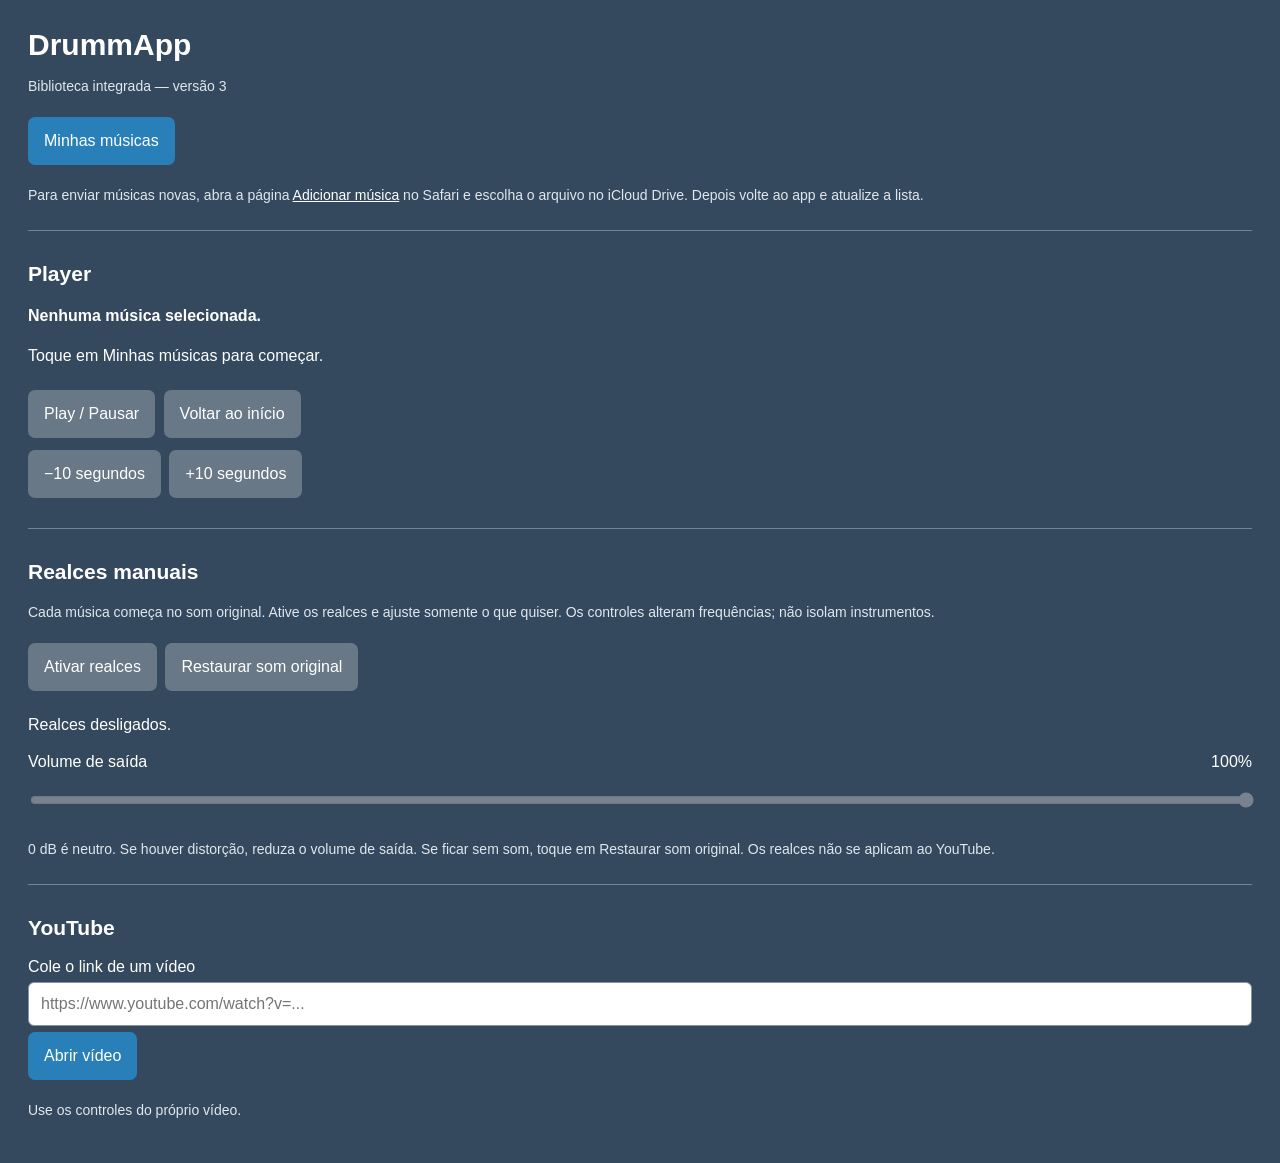
==== commit 9cf324af: "Update index.html" ====
--- a/index.html
+++ b/index.html
@@ -1,8 +1,9 @@
-<!doctype html>
+<!DOCTYPE html>
 <html lang="pt-BR">
 <head>
-<meta charset="utf-8">
-<meta name="viewport" content="width=device-width,initial-scale=1">
+<meta charset="UTF-8">
+<meta name="viewport" content="width=device-width, initial-scale=1">
+
 <meta name="apple-mobile-web-app-capable" content="yes">
 <meta name="apple-mobile-web-app-title" content="DrummApp">
 <meta name="apple-mobile-web-app-status-bar-style" content="black">
@@ -13,93 +14,124 @@
       href="./drummapp-ipad-152-v2.png">
 <link rel="apple-touch-icon" sizes="180x180"
       href="./drummapp-iphone-180-v2.png">
-<link rel="icon" type="image/png"
-      href="./drummapp-ipad-152-v2.png">
 
 <style>
-*{box-sizing:border-box}
-html,body{
-    margin:0;
-    min-height:100%;
-    background:#34495e;
-    color:#fff;
-    font-family:Arial,sans-serif;
-    -webkit-text-size-adjust:100%
-}
-main{
-    width:100%;
-    min-height:100vh;
-    padding:22px;
-    background:#34495e
-}
-h1{margin:0 0 24px;font-size:28px}
-h2{font-size:20px}
-label{display:block;margin:14px 0 6px}
-input{max-width:100%;font-size:16px}
-input[type=range]{width:100%;min-height:40px}
-input[type=text]{
-    width:100%;
-    padding:12px;
-    border:1px solid #8294a5;
-    border-radius:6px
-}
-button{
-    min-height:48px;
-    padding:12px;
-    margin:6px 4px 6px 0;
-    border:0;
-    border-radius:6px;
-    background:#2980b9;
-    color:white;
-    font-size:16px
-}
-button:disabled{background:#687887}
-input:disabled{opacity:.45}
-audio{
-    display:block;
-    width:100%;
-    margin:20px 0
-}
-p{
-    line-height:1.5;
-    word-wrap:break-word
-}
-.note{
-    font-size:14px;
-    color:#e0e7ed
-}
-section{
-    margin-top:26px;
-    padding-top:14px;
-    border-top:1px solid #647789
-}
-.value{float:right}
-#library-list{
-    margin-top:10px
-}
-#library-list button{
-    display:block;
-    width:100%;
-    text-align:left;
-    margin:8px 0;
-    background:#21618c
-}
-#youtube-player iframe{
-    width:100%;
-    height:240px;
-    border:0;
-    margin-top:16px
-}
-#youtube-actions{display:none}
-a{color:white}
-@media(min-width:768px){
-    main{padding:28px}
-    h1{font-size:32px}
-    button{
-        min-height:52px;
-        padding:14px 20px
-    }
-    #youtube-player iframe{height:360px}
+* { box-sizing: border-box; }
+
+html, body {
+    margin: 0;
+    min-height: 100%;
+    background: #34495e;
+    color: white;
+    font-family: Arial, sans-serif;
+    -webkit-text-size-adjust: 100%;
+}
+
+main {
+    width: 100%;
+    min-height: 100vh;
+    padding: 22px;
+}
+
+h1 { margin: 0 0 12px; font-size: 30px; }
+h2 { font-size: 21px; }
+
+p {
+    line-height: 1.5;
+    word-wrap: break-word;
+}
+
+section {
+    margin-top: 24px;
+    padding-top: 14px;
+    border-top: 1px solid #738496;
+}
+
+button {
+    min-height: 48px;
+    padding: 12px 16px;
+    margin: 6px 4px 6px 0;
+    border: 0;
+    border-radius: 7px;
+    background: #2980b9;
+    color: white;
+    font-size: 16px;
+    cursor: pointer;
+}
+
+button:disabled {
+    background: #687887;
+    cursor: default;
+}
+
+label {
+    display: block;
+    margin: 14px 0 6px;
+}
+
+input {
+    max-width: 100%;
+    font-size: 16px;
+}
+
+input[type="range"] {
+    width: 100%;
+    min-height: 42px;
+}
+
+input[type="text"] {
+    width: 100%;
+    padding: 12px;
+    border: 1px solid #8294a5;
+    border-radius: 6px;
+}
+
+input:disabled { opacity: 0.45; }
+
+audio {
+    display: block;
+    width: 100%;
+    margin: 18px 0;
+}
+
+a { color: white; }
+
+.note {
+    font-size: 14px;
+    color: #e0e7ed;
+}
+
+.value { float: right; }
+
+#library-list button {
+    display: block;
+    width: 100%;
+    text-align: left;
+    word-wrap: break-word;
+}
+
+#library-panel,
+#local-panel,
+#library-more,
+#youtube-actions {
+    display: none;
+}
+
+#track-name {
+    font-weight: bold;
+    word-wrap: break-word;
+}
+
+#youtube-player iframe {
+    width: 100%;
+    height: 260px;
+    border: 0;
+    margin-top: 16px;
+}
+
+@media (min-width: 768px) {
+    main { padding: 28px; }
+    #youtube-player iframe { height: 360px; }
 }
 </style>
 </head>
@@ -108,40 +140,62 @@
 <main>
 
 <h1>DrummApp</h1>
-
-<button id="library-load" type="button">
+<p class="note">Biblioteca integrada — versão 3</p>
+
+<button id="library-open" type="button">
     Minhas músicas
 </button>
 
-<div id="library-list"></div>
-
-<label for="file">Escolher música do iCloud Drive</label>
-
-<input id="file" type="file">
+<div id="library-panel">
+    <p class="note">
+        Toque no nome de uma música para carregá-la
+        no player abaixo.
+    </p>
+
+    <button id="library-refresh" type="button">
+        Atualizar lista
+    </button>
+
+    <p id="library-status" role="status" aria-live="polite"></p>
+    <div id="library-list"></div>
+
+    <button id="library-more" type="button">
+        Mostrar mais músicas
+    </button>
+</div>
+
+<p class="note">
+    Para enviar músicas novas, abra a página
+    <a href="./import.html" target="_blank"
+       rel="noopener noreferrer">Adicionar música</a>
+    no Safari e escolha o arquivo no iCloud Drive.
+    Depois volte ao app e atualize a lista.
+</p>
+
+<div id="local-panel">
+    <label for="file">Ou escolher um arquivo neste dispositivo</label>
+    <input id="file" type="file">
+</div>
+
+<section>
+<h2>Player</h2>
+
+<p id="track-name">Nenhuma música selecionada.</p>
 
 <p id="status" role="status" aria-live="polite">
-    Aguardando a inicialização...
+    Toque em Minhas músicas para começar.
 </p>
 
 <div id="player"></div>
 
-<button id="play" type="button" disabled>
-    Play / Pausar
-</button>
-
-<button id="stop" type="button" disabled>
-    Voltar ao início
-</button>
+<button id="play" type="button" disabled>Play / Pausar</button>
+<button id="stop" type="button" disabled>Voltar ao início</button>
 
 <div>
-    <button id="back" type="button" disabled>
-        −10 segundos
-    </button>
-
-    <button id="forward" type="button" disabled>
-        +10 segundos
-    </button>
-</div>
+    <button id="back" type="button" disabled>−10 segundos</button>
+    <button id="forward" type="button" disabled>+10 segundos</button>
+</div>
+</section>
 
 <section>
 <h2>Realces manuais</h2>
@@ -149,12 +203,7 @@
 <p class="note">
     Cada música começa no som original.
     Ative os realces e ajuste somente o que quiser.
-</p>
-
-<p class="note">
-    Estes controles ajustam frequências e podem afetar vários
-    instrumentos ao mesmo tempo. Não separam faixas com IA.
-    Funcionam apenas nas músicas carregadas no player.
+    Os controles alteram frequências; não isolam instrumentos.
 </p>
 
 <button id="activate" type="button" disabled>
@@ -176,875 +225,46 @@
     <span id="output-value" class="value">100%</span>
 </label>
 
-<input
-    id="output"
-    type="range"
-    min="0"
-    max="100"
-    step="1"
-    value="100"
-    disabled
->
+<input id="output" type="range"
+       min="0" max="100" step="1" value="100" disabled>
 
 <p class="note">
-    0 dB mantém o realce neutro.
-    Se o som distorcer, reduza o volume de saída.
+    0 dB é neutro. Se houver distorção, reduza o volume
+    de saída. Se ficar sem som, toque em Restaurar som original.
+    Os realces não se aplicam ao YouTube.
 </p>
 </section>
 
 <section>
 <h2>YouTube</h2>
 
-<label for="youtube-url">
-    Cole o link de um vídeo
-</label>
-
-<input
-    id="youtube-url"
-    type="text"
-    placeholder="https://www.youtube.com/watch?v=..."
-    autocapitalize="off"
-    autocorrect="off"
-    spellcheck="false"
->
-
-<button id="youtube-open" type="button">
-    Abrir vídeo
-</button>
+<label for="youtube-url">Cole o link de um vídeo</label>
+
+<input id="youtube-url" type="text"
+       placeholder="https://www.youtube.com/watch?v=..."
+       autocapitalize="off" autocorrect="off" spellcheck="false">
+
+<button id="youtube-open" type="button">Abrir vídeo</button>
 
 <p id="youtube-status" class="note" role="status">
-    O vídeo só será carregado quando você tocar em Abrir vídeo.
+    Use os controles do próprio vídeo.
 </p>
 
 <div id="youtube-player"></div>
 
 <div id="youtube-actions">
     <p>
-        <a
-            id="youtube-link"
-            target="_blank"
-            rel="noopener noreferrer"
-        >
-            Abrir no YouTube
-        </a>
+        <a id="youtube-link" target="_blank"
+           rel="noopener noreferrer">Abrir no YouTube</a>
     </p>
-
-    <button id="youtube-close" type="button">
-        Fechar vídeo
-    </button>
+    <button id="youtube-close" type="button">Fechar vídeo</button>
 </div>
 </section>
 
-<noscript>
-    Ative o JavaScript no Safari para usar o player.
-</noscript>
-
+<noscript>Ative o JavaScript para usar o player.</noscript>
 </main>
 
-<script src="config.js"></script>
-
-<script>
-(function(){
-'use strict';
-
-function el(id){
-    return document.getElementById(id);
-}
-
-var input = el('file');
-var box = el('player');
-var status = el('status');
-
-var audio = null;
-var objectURL = null;
-var currentURL = null;
-var fileName = '';
-var timer = null;
-
-var ctx = null;
-var source = null;
-var outputNode = null;
-var nodes = [];
-var eqOn = false;
-
-var urls = window.URL || window.webkitURL;
-
-var profiles = [
-    {
-        id:'drums',
-        name:'Bateria',
-        bands:[[80,1,0.4],[220,1,0.3],[4500,0.8,0.6]]
-    },
-    {
-        id:'bass',
-        name:'Baixo',
-        bands:[[110,0.8,1]]
-    },
-    {
-        id:'guitar',
-        name:'Guitarra',
-        bands:[[1600,0.8,1]]
-    },
-    {
-        id:'keys',
-        name:'Teclado',
-        bands:[[700,0.6,1]]
-    },
-    {
-        id:'acoustic',
-        name:'Violão',
-        bands:[[250,0.9,0.4],[2800,0.8,0.7]]
-    }
-];
-
-var markup = '';
-
-for(var i=0;i<profiles.length;i++){
-    markup +=
-        '<label for="eq-'+profiles[i].id+'">'+
-        profiles[i].name+
-        '<span class="value" id="value-'+
-        profiles[i].id+'">0 dB</span></label>'+
-        '<input type="range" id="eq-'+
-        profiles[i].id+
-        '" min="-6" max="6" step="0.5" value="0" disabled>';
-}
-
-el('eq-controls').innerHTML = markup;
-
-function say(text){
-    status.textContent = text;
-}
-
-function clearTimer(){
-    window.clearTimeout(timer);
-    timer = null;
-}
-
-function buttons(enabled){
-    var ids = ['play','stop','back','forward'];
-
-    for(var j=0;j<ids.length;j++){
-        el(ids[j]).disabled = !enabled;
-    }
-
-    el('activate').disabled = !enabled || eqOn;
-    el('restore').disabled = !enabled || !eqOn;
-}
-
-function resetEQ(){
-    eqOn = false;
-
-    for(var j=0;j<profiles.length;j++){
-        el('eq-'+profiles[j].id).value = 0;
-        el('eq-'+profiles[j].id).disabled = true;
-        el('value-'+profiles[j].id).textContent = '0 dB';
-    }
-
-    el('output').value = 100;
-    el('output').disabled = true;
-    el('output-value').textContent = '100%';
-    el('eq-status').textContent =
-        'Realces desligados. Som original.';
-}
-
-function disconnectEQ(){
-    if(source){
-        try{source.disconnect();}catch(ignore){}
-    }
-
-    for(var j=0;j<nodes.length;j++){
-        try{nodes[j].node.disconnect();}catch(ignore){}
-    }
-
-    if(outputNode){
-        try{outputNode.disconnect();}catch(ignore){}
-    }
-
-    source = null;
-    outputNode = null;
-    nodes = [];
-}
-
-function closeYouTube(){
-    el('youtube-player').innerHTML = '';
-    el('youtube-actions').style.display = 'none';
-    el('youtube-status').textContent =
-        'Cole um link e toque em Abrir vídeo.';
-}
-
-function removePlayer(){
-    clearTimer();
-
-    var old = audio;
-    audio = null;
-
-    if(old){
-        try{
-            old.pause();
-            old.removeAttribute('src');
-            old.load();
-        }catch(ignore){}
-    }
-
-    disconnectEQ();
-    box.innerHTML = '';
-}
-
-function resumeEffects(player){
-    if(!eqOn || !ctx || !ctx.resume){
-        return;
-    }
-
-    var result = ctx.resume();
-
-    if(result && result.then){
-        result.then(function(){},function(){
-            if(audio === player && eqOn){
-                el('eq-status').textContent =
-                    'O Safari bloqueou os efeitos. '+
-                    'Use Restaurar som original.';
-            }
-        });
-    }
-}
-
-function buildPlayer(position, sourceURL){
-    var player = document.createElement('audio');
-
-    audio = player;
-    player.controls = true;
-    player.preload = 'none';
-    player.setAttribute('aria-label','Player da música');
-
-    var pending = position || 0;
-
-    function restorePosition(){
-        if(pending > 0){
-            try{
-                var target = pending;
-
-                if(isFinite(player.duration)){
-                    target = Math.min(target,player.duration);
-                }
-
-                player.currentTime = target;
-                pending = 0;
-            }catch(ignore){}
-        }
-    }
-
-    player.addEventListener('loadedmetadata',restorePosition);
-    player.addEventListener('canplay',restorePosition);
-
-    player.addEventListener('play',function(){
-        if(el('youtube-player').firstChild){
-            closeYouTube();
-        }
-
-        resumeEffects(player);
-    });
-
-    player.addEventListener('playing',function(){
-        clearTimer();
-        say('Reproduzindo: '+fileName);
-    });
-
-    player.addEventListener('pause',function(){
-        clearTimer();
-
-        if(!player.ended && !player.error){
-            say('Pausado. Toque em Play para continuar.');
-        }
-    });
-
-    player.addEventListener('waiting',function(){
-        say('Aguardando o áudio carregar...');
-    });
-
-    player.addEventListener('ended',function(){
-        clearTimer();
-        say('Fim da música. Toque em Play para recomeçar.');
-    });
-
-    player.addEventListener('error',function(){
-        clearTimer();
-        var code = player.error ? player.error.code : 0;
-
-        say(
-            'Falha ao reproduzir (código '+code+').'
-        );
-    });
-
-    player.src = sourceURL || currentURL || objectURL;
-    box.appendChild(player);
-    player.load();
-
-    buttons(true);
-}
-
-function playAudio(){
-    if(!audio){
-        return;
-    }
-
-    var player = audio;
-
-    clearTimer();
-
-    if(el('youtube-player').firstChild){
-        closeYouTube();
-    }
-
-    say('Iniciando a reprodução...');
-
-    timer = window.setTimeout(function(){
-        if(audio === player && !player.error){
-            say(
-                'Toque no Play do player acima. '+
-                'Se os efeitos estiverem sem som, '+
-                'use Restaurar som original.'
-            );
-        }
-    },20000);
-
-    try{
-        if(player.ended){
-            player.currentTime = 0;
-        }
-
-        resumeEffects(player);
-
-        var result = player.play();
-
-        if(result && result.then){
-            result.then(function(){},function(){
-                if(audio === player){
-                    clearTimer();
-                    say('Toque no Play do player acima para iniciar.');
-                }
-            });
-        }
-    }catch(error){
-        clearTimer();
-        say('Toque no Play do player acima para iniciar.');
-    }
-}
-
-function restoreOriginal(){
-    if(!audio){
-        return;
-    }
-
-    var position = audio.currentTime || 0;
-
-    removePlayer();
-    resetEQ();
-    buildPlayer(position,currentURL);
-
-    say(
-        'Som original restaurado. '+
-        'Toque em Play para continuar.'
-    );
-}
-
-function updateEQ(){
-    if(!eqOn){
-        return;
-    }
-
-    var value;
-
-    for(var j=0;j<profiles.length;j++){
-        value = parseFloat(
-            el('eq-'+profiles[j].id).value
-        );
-
-        el('value-'+profiles[j].id).textContent =
-            (value > 0 ? '+' : '')+value+' dB';
-    }
-
-    for(var k=0;k<nodes.length;k++){
-        value = parseFloat(
-            el('eq-'+nodes[k].id).value
-        );
-
-        nodes[k].node.gain.value =
-            value * nodes[k].weight;
-    }
-
-    outputNode.gain.value =
-        parseFloat(el('output').value)/100;
-
-    el('output-value').textContent =
-        el('output').value+'%';
-}
-
-function activateEQ(){
-    if(!audio || eqOn){
-        return;
-    }
-
-    var player = audio;
-    var wasPlaying = !player.paused && !player.ended;
-
-    try{
-        var Context =
-            window.AudioContext ||
-            window.webkitAudioContext;
-
-        if(!Context){
-            throw new Error('Efeitos indisponíveis');
-        }
-
-        if(!ctx){
-            ctx = new Context();
-        }
-
-        player.pause();
-
-        outputNode = ctx.createGain();
-        outputNode.gain.value = 1;
-        outputNode.connect(ctx.destination);
-
-        var previous = null;
-        var band;
-        var filter;
-
-        for(var j=0;j<profiles.length;j++){
-            for(var k=0;k<profiles[j].bands.length;k++){
-                band = profiles[j].bands[k];
-
-                filter = ctx.createBiquadFilter();
-                filter.type = 'peaking';
-                filter.frequency.value = band[0];
-                filter.Q.value = band[1];
-                filter.gain.value = 0;
-
-                nodes.push({
-                    node:filter,
-                    id:profiles[j].id,
-                    weight:band[2]
-                });
-
-                if(previous){
-                    previous.connect(filter);
-                }
-
-                previous = filter;
-            }
-        }
-
-        previous.connect(outputNode);
-
-        source = ctx.createMediaElementSource(player);
-        source.connect(nodes[0].node);
-
-        eqOn = true;
-        resumeEffects(player);
-
-        for(var p=0;p<profiles.length;p++){
-            el('eq-'+profiles[p].id).disabled = false;
-        }
-
-        el('output').disabled = false;
-        buttons(true);
-
-        el('eq-status').textContent =
-            'Realces ativados em zero. '+
-            'Ajuste os controles manualmente.';
-
-        if(wasPlaying){
-            playAudio();
-        }
-    }catch(error){
-        restoreOriginal();
-
-        el('eq-status').textContent =
-            'Não foi possível ativar os efeitos. '+
-            'O player voltou ao som original.';
-    }
-}
-
-input.addEventListener('change',function(){
-    var file = input.files && input.files[0];
-
-    if(!file){
-        say('Selecione novamente o arquivo no iCloud.');
-        return;
-    }
-
-    var isAudio =
-        /^audio\//i.test(file.type || '') ||
-        /\.(mp3|m4a|aac|wav|aif|aiff|mp4|ogg|flac)$/i
-        .test(file.name || '');
-
-    if(!isAudio){
-        say(
-            'Escolha um arquivo de música, como MP3 ou M4A.'
-        );
-
-        input.value = '';
-        return;
-    }
-
-    if(!file.size){
-        say(
-            'O arquivo está indisponível. '+
-            'Abra-o no iCloud e aguarde baixar.'
-        );
-
-        input.value = '';
-        return;
-    }
-
-    removePlayer();
-    resetEQ();
-    buttons(false);
-
-    if(objectURL){
-        urls.revokeObjectURL(objectURL);
-        objectURL = null;
-    }
-
-    try{
-        fileName = file.name || 'Música';
-        objectURL = urls.createObjectURL(file);
-        currentURL = objectURL;
-
-        buildPlayer(0,currentURL);
-
-        say(
-            'Arquivo selecionado: '+
-            fileName+
-            '. Toque em Play.'
-        );
-    }catch(error){
-        removePlayer();
-        buttons(false);
-        input.value = '';
-        say('Não foi possível abrir o arquivo.');
-    }
-});
-
-el('play').addEventListener('click',function(){
-    if(!audio){
-        return;
-    }
-
-    if(!audio.paused && !audio.ended){
-        audio.pause();
-    }else{
-        playAudio();
-    }
-});
-
-el('stop').addEventListener('click',function(){
-    if(!audio){
-        return;
-    }
-
-    audio.pause();
-    clearTimer();
-
-    try{
-        audio.currentTime = 0;
-        say('No início da música. Toque em Play.');
-    }catch(error){
-        say('Não foi possível voltar ao início.');
-    }
-});
-
-function jump(seconds){
-    if(!audio){
-        return;
-    }
-
-    try{
-        var target = Math.max(
-            0,
-            (audio.currentTime || 0)+seconds
-        );
-
-        if(isFinite(audio.duration)){
-            target = Math.min(target,audio.duration);
-        }
-
-        audio.currentTime = target;
-    }catch(error){
-        say('Aguarde o áudio carregar e tente novamente.');
-    }
-}
-
-el('back').addEventListener('click',function(){
-    jump(-10);
-});
-
-el('forward').addEventListener('click',function(){
-    jump(10);
-});
-
-el('activate').addEventListener(
-    'click',
-    activateEQ
-);
-
-el('restore').addEventListener(
-    'click',
-    restoreOriginal
-);
-
-for(var q=0;q<profiles.length;q++){
-    el('eq-'+profiles[q].id).addEventListener(
-        'input',
-        updateEQ
-    );
-
-    el('eq-'+profiles[q].id).addEventListener(
-        'change',
-        updateEQ
-    );
-}
-
-el('output').addEventListener(
-    'input',
-    updateEQ
-);
-
-el('output').addEventListener(
-    'change',
-    updateEQ
-);
-
-/* Biblioteca de músicas online */
-
-el('library-load').addEventListener('click',function(){
-    var cfg = window.DRUMMAPP_CONFIG || {};
-    var library = el('library-list');
-
-    if(!cfg.supabaseUrl || !cfg.supabaseAnonKey){
-        library.innerHTML =
-            '<p>Configure o arquivo config.js.</p>';
-        return;
-    }
-
-    library.innerHTML =
-        '<p>Carregando músicas...</p>';
-
-    var base = cfg.supabaseUrl.replace(/\/$/,'');
-    var url = base+
-        '/storage/v1/object/list/'+
-        encodeURIComponent(cfg.bucket);
-
-    var request = new XMLHttpRequest();
-
-    request.open('POST',url,true);
-
-    request.setRequestHeader(
-        'Authorization',
-        'Bearer '+cfg.supabaseAnonKey
-    );
-
-    request.setRequestHeader(
-        'apikey',
-        cfg.supabaseAnonKey
-    );
-
-    request.setRequestHeader(
-        'Content-Type',
-        'application/json'
-    );
-
-    request.onload = function(){
-        if(request.status < 200 || request.status >= 300){
-            library.innerHTML =
-                '<p>Não foi possível carregar as músicas.</p>';
-            return;
-        }
-
-        var files;
-
-        try{
-            files = JSON.parse(request.responseText);
-        }catch(error){
-            library.innerHTML =
-                '<p>Resposta inválida da biblioteca.</p>';
-            return;
-        }
-
-        library.innerHTML = '';
-
-        if(!files.length){
-            library.innerHTML =
-                '<p>Nenhuma música enviada ainda.</p>';
-            return;
-        }
-
-        for(var i=0;i<files.length;i++){
-            if(!files[i].name){
-                continue;
-            }
-
-            (function(file){
-                var button = document.createElement('button');
-
-                button.type = 'button';
-                button.textContent =
-                    'Carregar: '+file.name;
-
-                button.onclick = function(){
-                    var remoteURL = base+
-                        '/storage/v1/object/public/'+
-                        encodeURIComponent(cfg.bucket)+
-                        '/'+
-                        encodeURIComponent(file.name);
-
-                    removePlayer();
-                    resetEQ();
-                    buttons(false);
-
-                    if(objectURL){
-                        urls.revokeObjectURL(objectURL);
-                        objectURL = null;
-                    }
-
-                    currentURL = remoteURL;
-                    fileName = file.name;
-
-                    buildPlayer(0,currentURL);
-
-                    say(
-                        'Música carregada: '+
-                        file.name+
-                        '. Toque em Play.'
-                    );
-                };
-
-                library.appendChild(button);
-            }(files[i]));
-        }
-    };
-
-    request.onerror = function(){
-        library.innerHTML =
-            '<p>Não foi possível conectar à biblioteca.</p>';
-    };
-
-    request.send(JSON.stringify({
-        prefix:'',
-        limit:100,
-        offset:0,
-        sortBy:{
-            column:'name',
-            order:'desc'
-        }
-    }));
-});
-
-/* YouTube */
-
-function youtubeID(text){
-    var raw = text.replace(/^\s+|\s+$/g,'');
-
-    if(!raw){
-        return null;
-    }
-
-    if(!/^https?:\/\//i.test(raw)){
-        raw = 'https://'+raw;
-    }
-
-    var link = document.createElement('a');
-    link.href = raw;
-
-    var host = link.hostname.toLowerCase();
-    var id = '';
-    var match;
-
-    if(host === 'youtu.be'){
-        id = link.pathname.split('/')[1];
-    }else if(
-        /^(www\.|m\.|music\.)?youtube\.com$/.test(host)
-    ){
-        match = link.search.match(
-            /[?&]v=([A-Za-z0-9_-]{11})(?:&|$)/
-        );
-
-        if(!match){
-            match = link.pathname.match(
-                /^\/(?:shorts|embed|live)\/
-                ([A-Za-z0-9_-]{11})(?:\/|$)/
-            );
-        }
-
-        if(match){
-            id = match[1];
-        }
-    }
-
-    return /^[A-Za-z0-9_-]{11}$/.test(id)
-        ? id
-        : null;
-}
-
-el('youtube-open').addEventListener('click',function(){
-    var id = youtubeID(
-        el('youtube-url').value
-    );
-
-    if(!id){
-        el('youtube-status').textContent =
-            'Cole um link válido de vídeo do YouTube.';
-        return;
-    }
-
-    if(audio){
-        audio.pause();
-        clearTimer();
-    }
-
-    closeYouTube();
-
-    var frame = document.createElement('iframe');
-
-    frame.title = 'Vídeo do YouTube';
-    frame.setAttribute('allowfullscreen','');
-    frame.setAttribute(
-        'allow',
-        'encrypted-media; fullscreen'
-    );
-
-    frame.src =
-        'https://www.youtube.com/embed/'+
-        id+
-        '?playsinline=1&autoplay=0';
-
-    el('youtube-player').appendChild(frame);
-
-    el('youtube-link').href =
-        'https://www.youtube.com/watch?v='+id;
-
-    el('youtube-actions').style.display = 'block';
-
-    el('youtube-status').textContent =
-        'Toque no Play do vídeo. '+
-        'Os realces não se aplicam ao YouTube.';
-});
-
-el('youtube-close').addEventListener(
-    'click',
-    closeYouTube
-);
-
-resetEQ();
-buttons(false);
-
-say(
-    'Escolha uma música ou carregue uma faixa em Minhas músicas.'
-);
-
-}());
-</script>
-
+<script src="./config.js"></script>
+<script src="./script.js?v=3"></script>
 </body>
 </html>
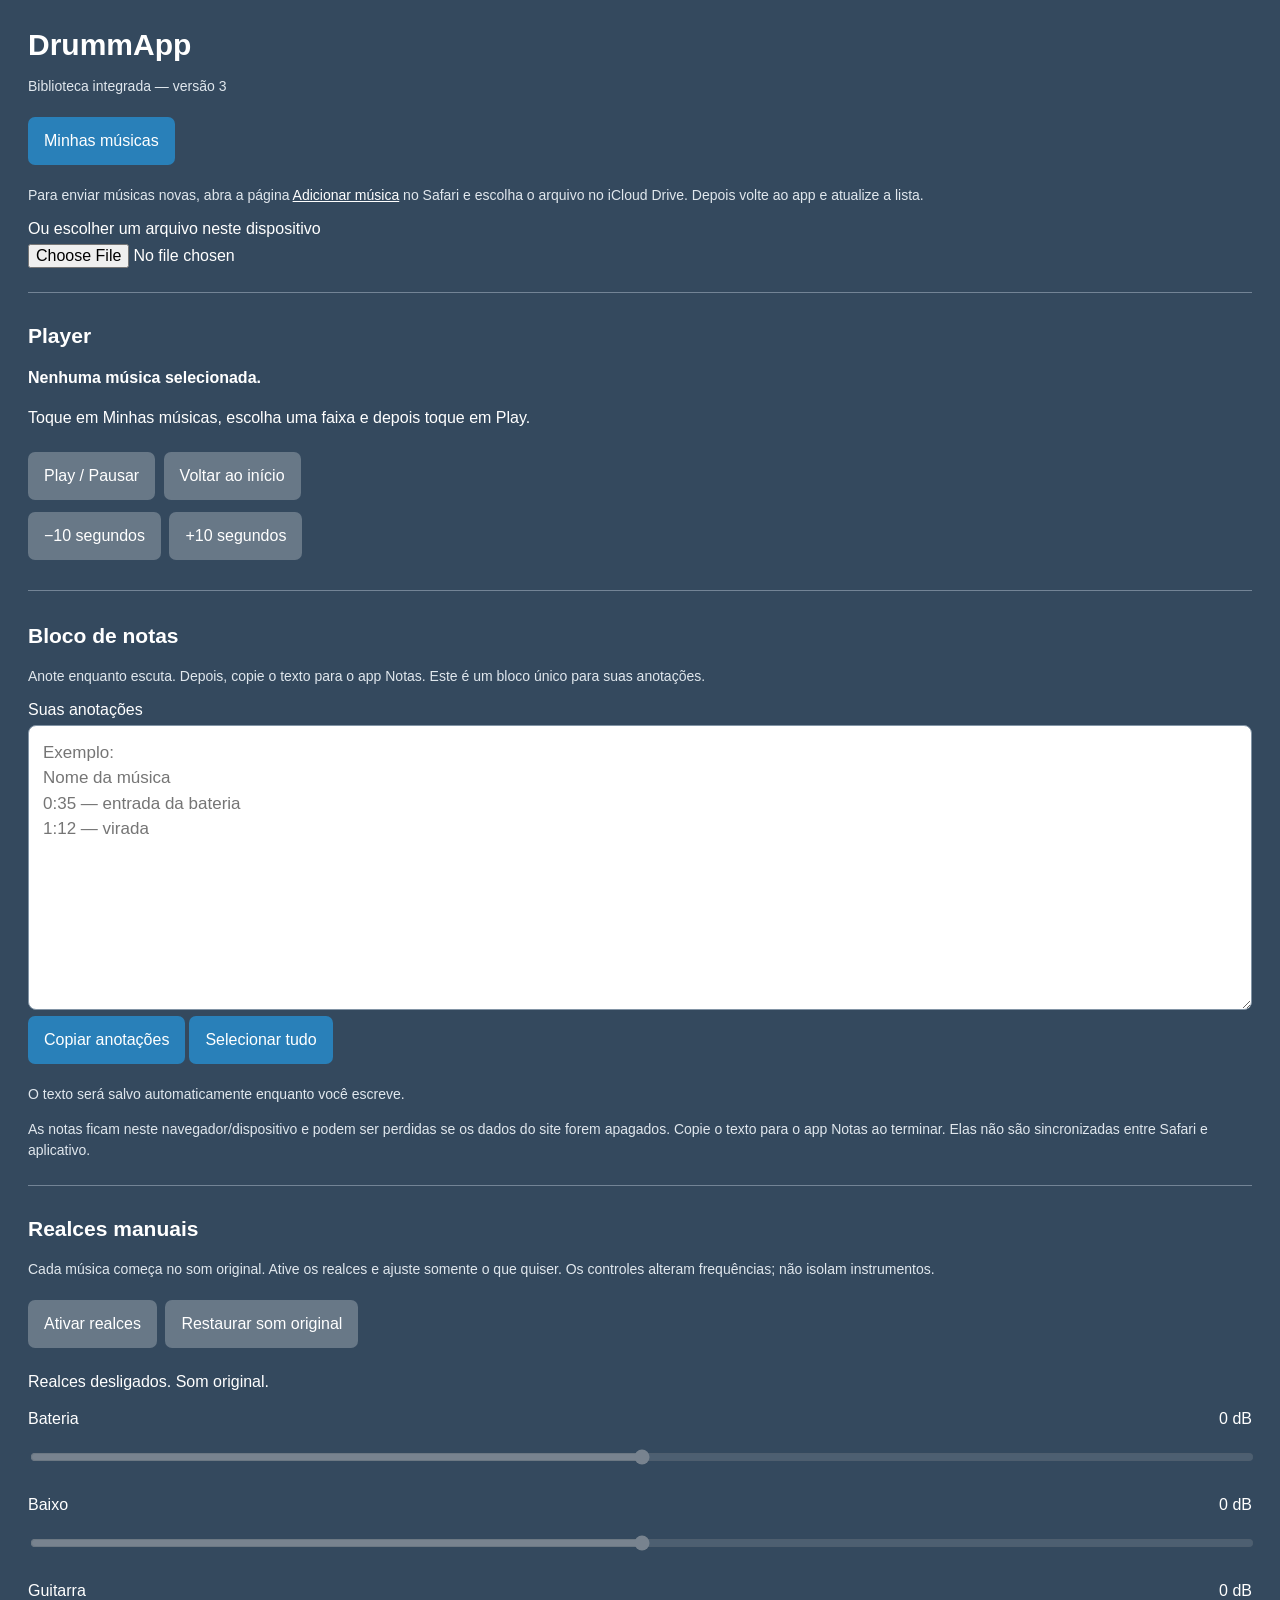
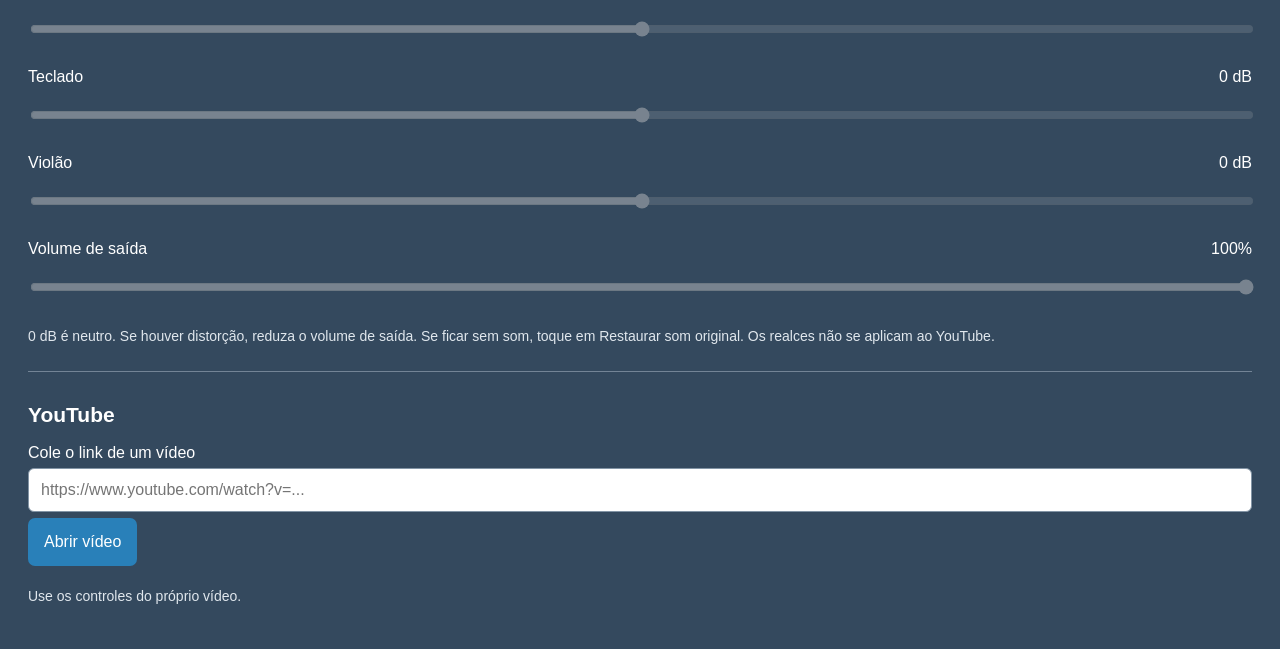
==== commit e39dae63: "Update index.html" ====
--- a/index.html
+++ b/index.html
@@ -266,5 +266,6 @@
 
 <script src="./config.js"></script>
 <script src="./script.js?v=3"></script>
+<script src="./notas.js?v=1"></script>
 </body>
 </html>
